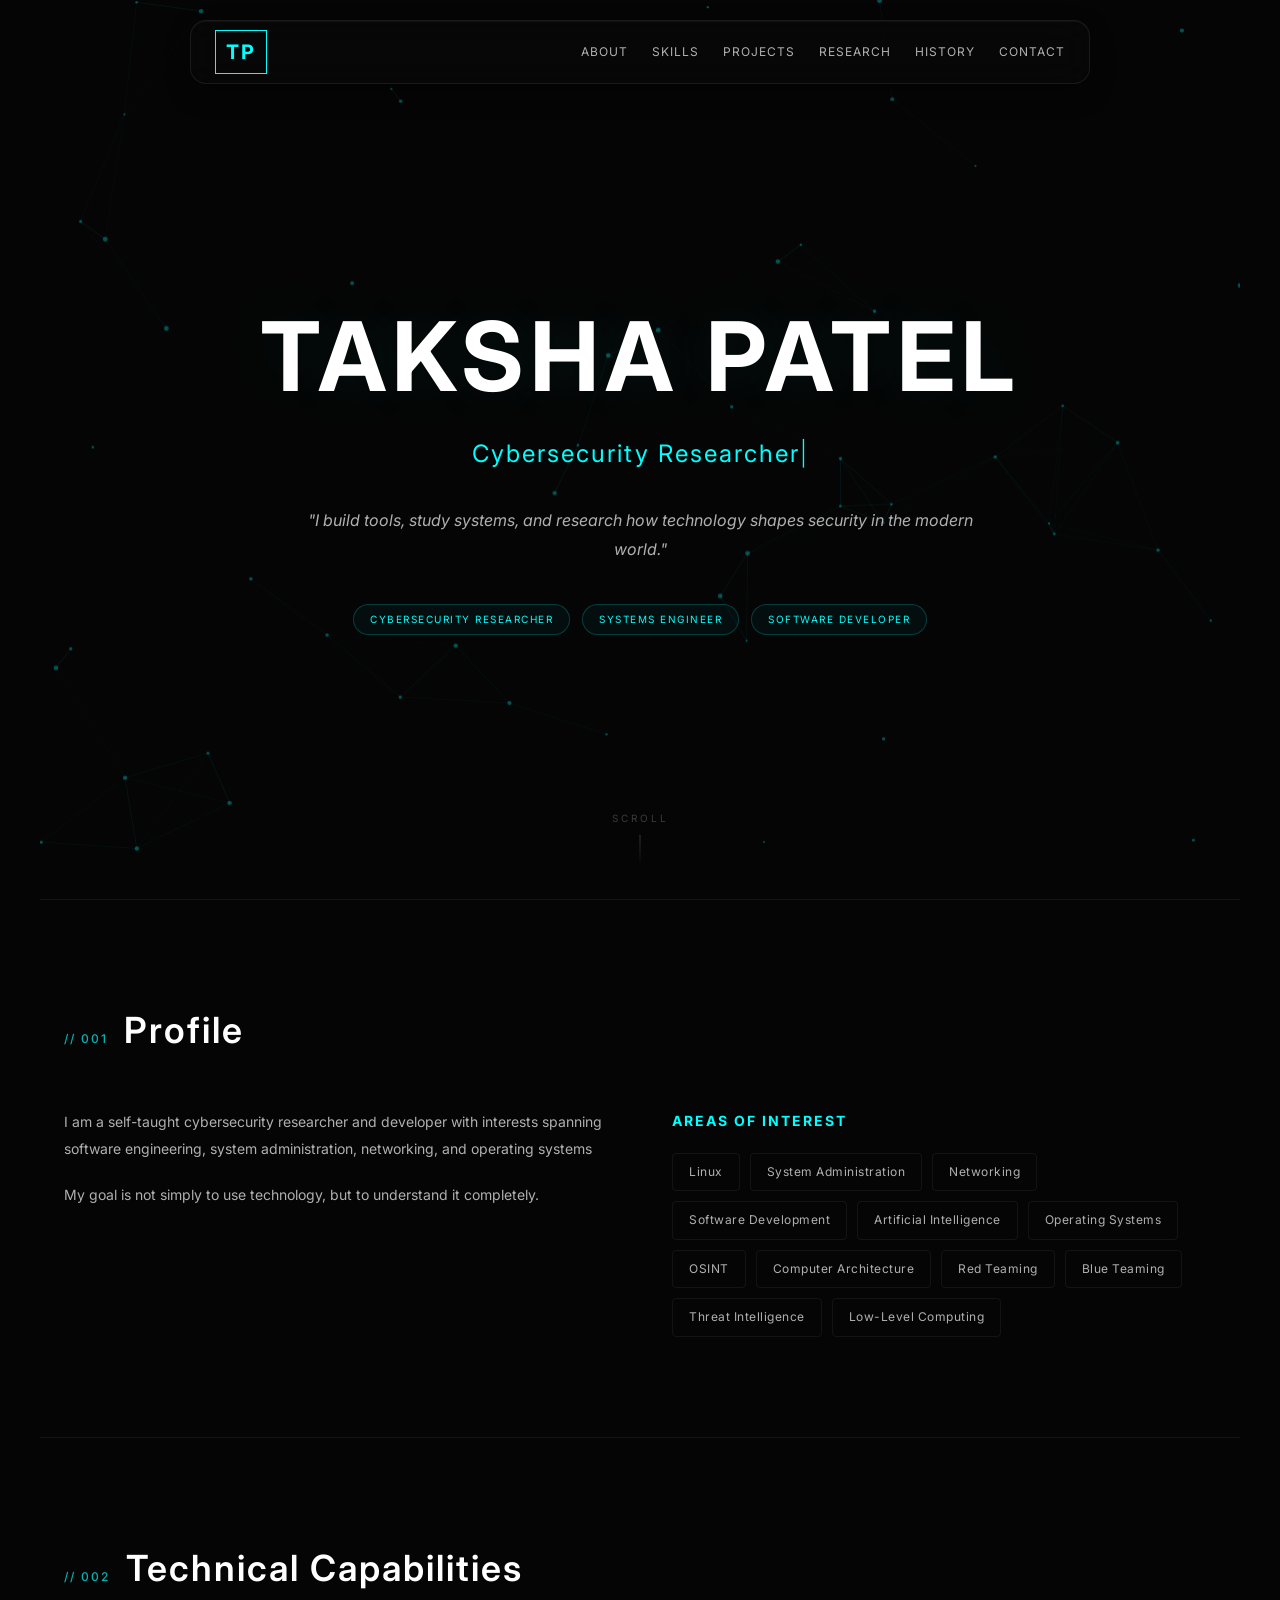
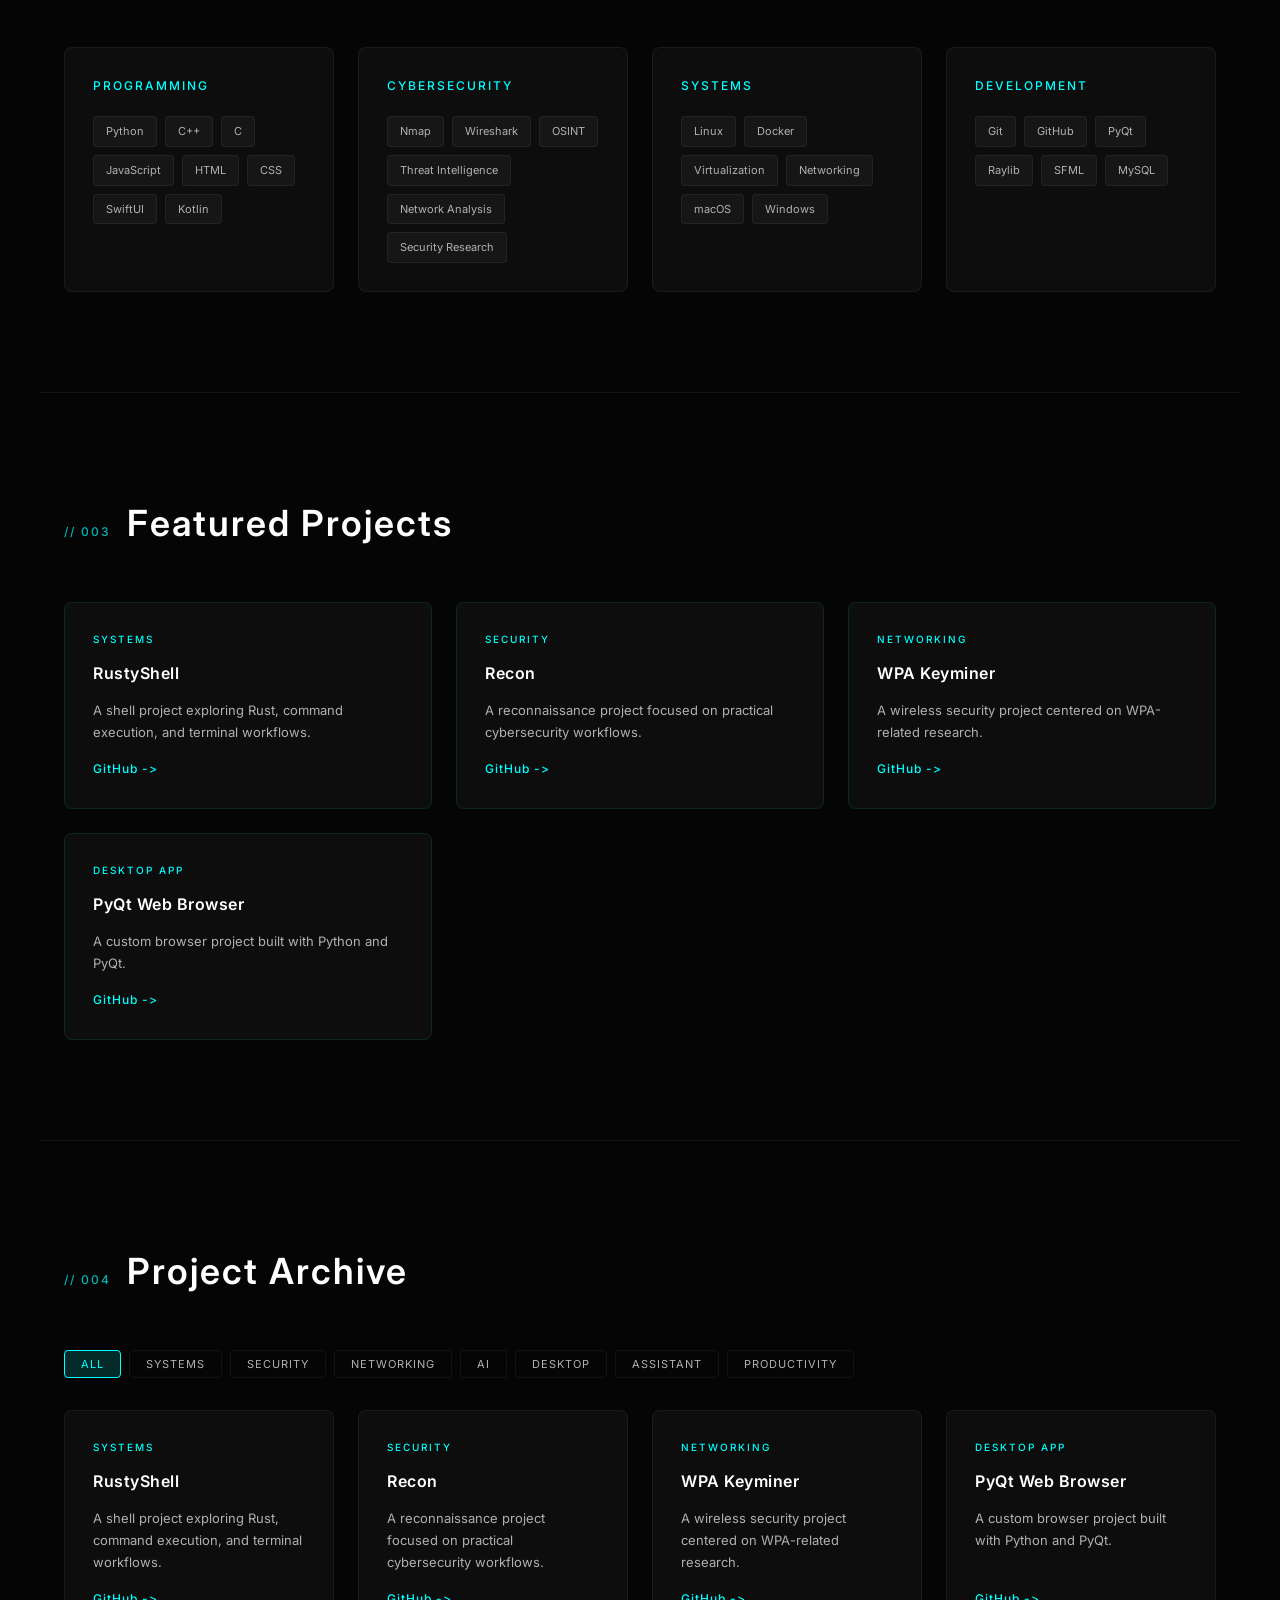
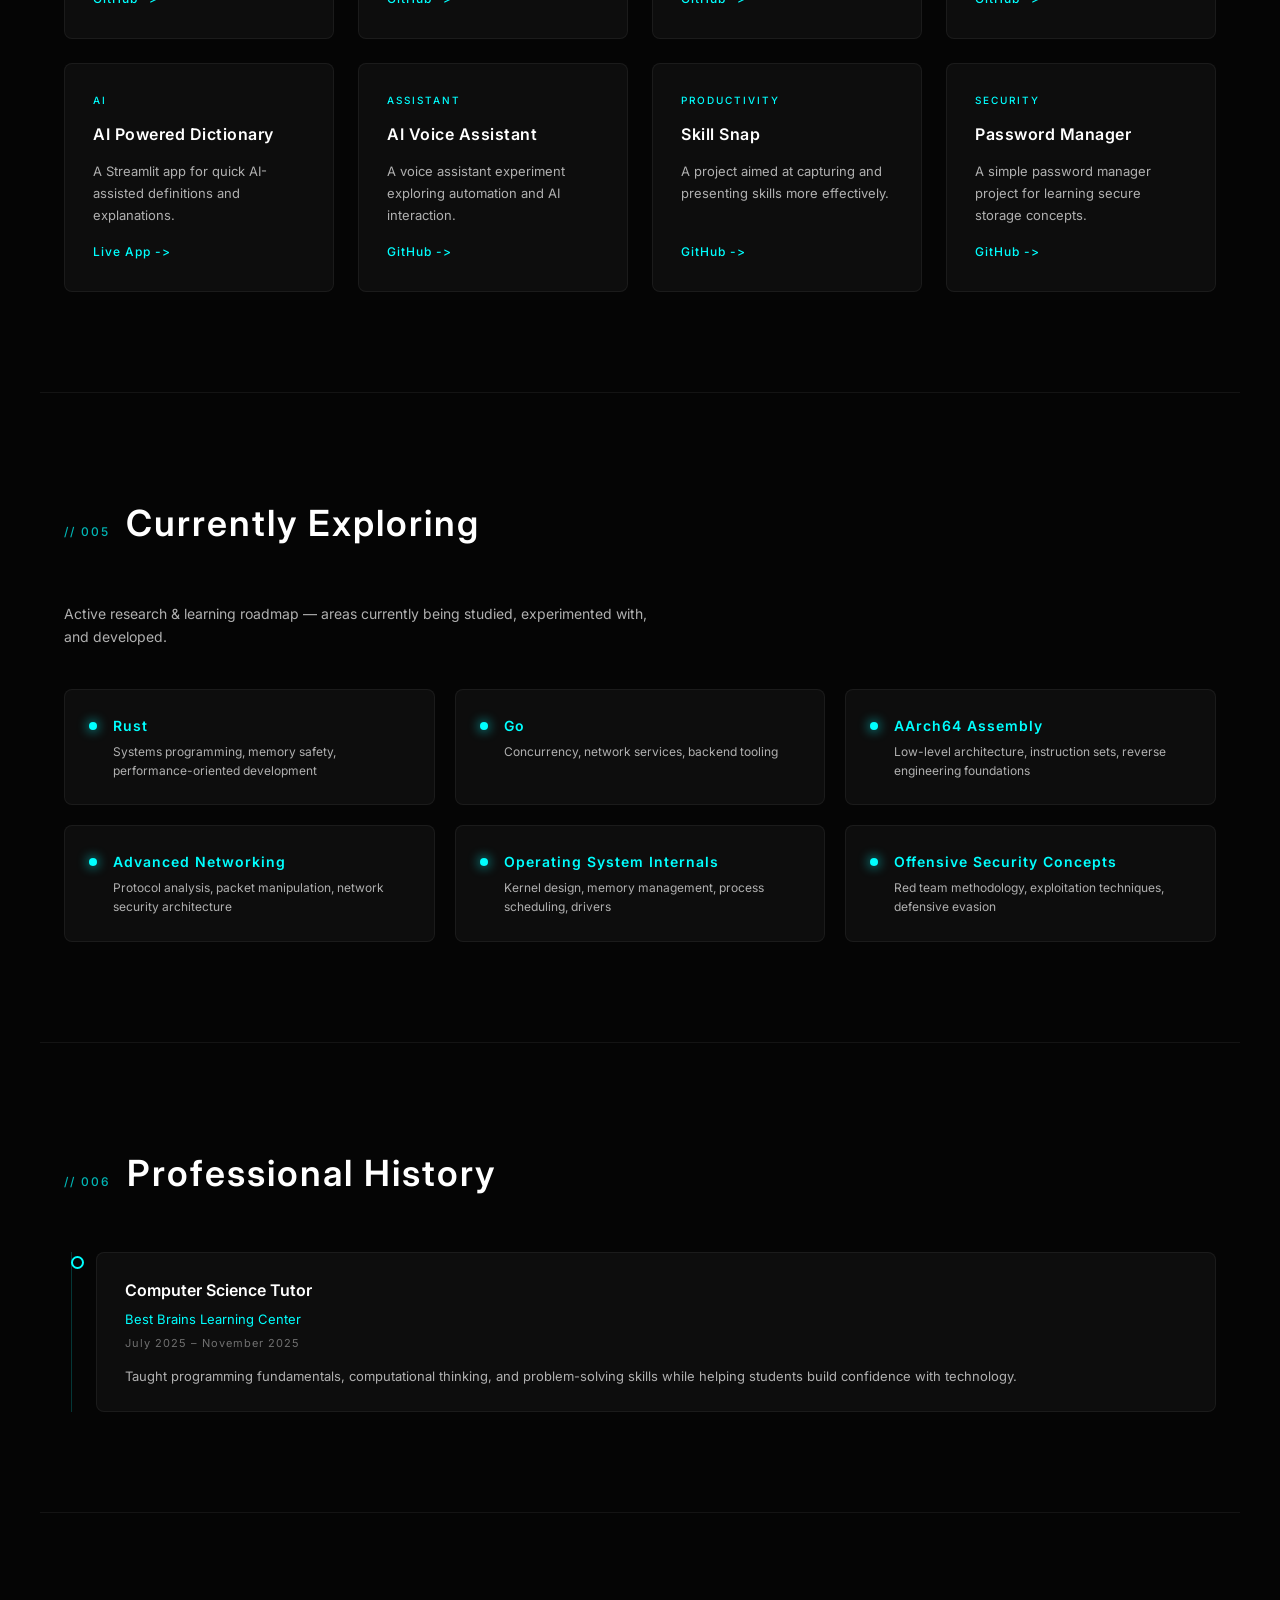
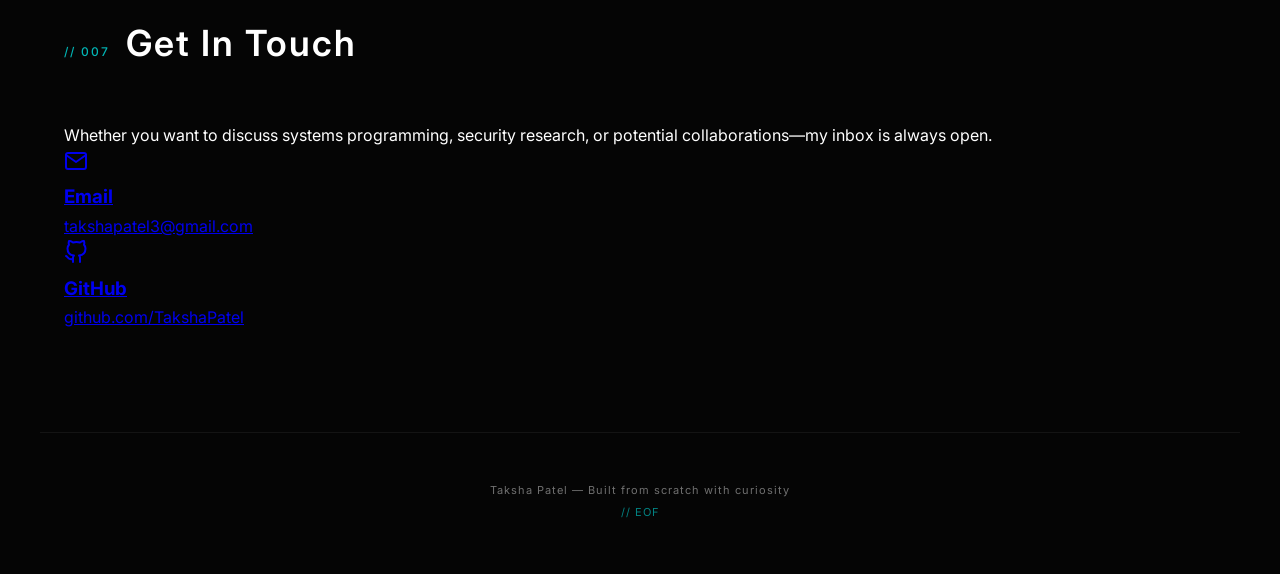
==== index.html @ 833796ab "Add files via upload" ====
<!DOCTYPE html>
<html lang="en">
<head>
  <meta charset="UTF-8">
  <meta name="viewport" content="width=device-width, initial-scale=1.0">
  <meta name="description" content="Taksha Patel — Cybersecurity Researcher, Systems Engineer, Software Developer">
  <title>Taksha Patel</title>
  <link rel="preconnect" href="https://fonts.googleapis.com">
  <link rel="preconnect" href="https://fonts.gstatic.com" crossorigin>
  <link href="https://fonts.googleapis.com/css2?family=Inter:wght@300;400;500;600;700&display=swap" rel="stylesheet">
  <link href="https://fonts.googleapis.com/css2?family=Source+Code+Pro:wght@400;500;600&display=swap" rel="stylesheet">
  <link rel="stylesheet" href="style.css">
</head>
<body>

  <nav>
    <div class="nav-inner">
      <a href="#hero" class="nav-logo">TP</a>
      <div class="nav-links">
        <a href="#about">About</a>
        <a href="#skills">Skills</a>
        <a href="#projects">Projects</a>
        <a href="#exploring">Research</a>
        <a href="#experience">History</a>
        <a href="#contact">Contact</a>
      </div>
      <button class="nav-toggle" aria-label="Menu">&#9776;</button>
    </div>
  </nav>

  <section id="hero">
    <canvas id="network-canvas"></canvas>
    <div class="hero-content">
      <h1 class="hero-name">TAKSHA PATEL</h1>
      <div class="hero-subtitle">
        <span class="hero-typing"></span><span class="cursor-blink">|</span>
      </div>
      <p class="hero-statement">"I build tools, study systems, and research how technology shapes security in the modern world."</p>
      <div class="hero-badges">
        <span class="badge">Cybersecurity Researcher</span>
        <span class="badge">Systems Engineer</span>
        <span class="badge">Software Developer</span>
      </div>
    </div>
    <div class="scroll-indicator">
      <span>SCROLL</span>
      <div class="scroll-line"></div>
    </div>
  </section>

  <section id="about">
    <div class="section-header">
      <span class="section-tag">// 001</span>
      <h2>Profile</h2>
    </div>
    <div class="about-grid">
      <div class="about-text">
        <p>I am a self-taught cybersecurity researcher and developer with interests spanning software engineering, system administration, networking, and operating systems</p>
        <p>My goal is not simply to use technology, but to understand it completely.</p>
      </div>
      <div class="about-interests">
        <h3>Areas of Interest</h3>
        <div class="interests-grid">
          <span class="interest-item">Linux</span>
          <span class="interest-item">System Administration</span>
          <span class="interest-item">Networking</span>
          <span class="interest-item">Software Development</span>
          <span class="interest-item">Artificial Intelligence</span>
          <span class="interest-item">Operating Systems</span>
          <span class="interest-item">OSINT</span>
          <span class="interest-item">Computer Architecture</span>
          <span class="interest-item">Red Teaming</span>
          <span class="interest-item">Blue Teaming</span>
          <span class="interest-item">Threat Intelligence</span>
          <span class="interest-item">Low-Level Computing</span>
        </div>
      </div>
    </div>
  </section>

  <section id="skills">
    <div class="section-header">
      <span class="section-tag">// 002</span>
      <h2>Technical Capabilities</h2>
    </div>
    <div class="skills-grid">
      <div class="skill-category">
        <h3 class="skill-cat-title">Programming</h3>
        <div class="skill-tags">
          <span class="skill-tag">Python</span>
          <span class="skill-tag">C++</span>
          <span class="skill-tag">C</span>
          <span class="skill-tag">JavaScript</span>
          <span class="skill-tag">HTML</span>
          <span class="skill-tag">CSS</span>
          <span class="skill-tag">SwiftUI</span>
          <span class="skill-tag">Kotlin</span>
        </div>
      </div>
      <div class="skill-category">
        <h3 class="skill-cat-title">Cybersecurity</h3>
        <div class="skill-tags">
          <span class="skill-tag">Nmap</span>
          <span class="skill-tag">Wireshark</span>
          <span class="skill-tag">OSINT</span>
          <span class="skill-tag">Threat Intelligence</span>
          <span class="skill-tag">Network Analysis</span>
          <span class="skill-tag">Security Research</span>
        </div>
      </div>
      <div class="skill-category">
        <h3 class="skill-cat-title">Systems</h3>
        <div class="skill-tags">
          <span class="skill-tag">Linux</span>
          <span class="skill-tag">Docker</span>
          <span class="skill-tag">Virtualization</span>
          <span class="skill-tag">Networking</span>
          <span class="skill-tag">macOS</span>
          <span class="skill-tag">Windows</span>
        </div>
      </div>
      <div class="skill-category">
        <h3 class="skill-cat-title">Development</h3>
        <div class="skill-tags">
          <span class="skill-tag">Git</span>
          <span class="skill-tag">GitHub</span>
          <span class="skill-tag">PyQt</span>
          <span class="skill-tag">Raylib</span>
          <span class="skill-tag">SFML</span>
          <span class="skill-tag">MySQL</span>
        </div>
      </div>
    </div>
  </section>

  <section id="featured">
    <div class="section-header">
      <span class="section-tag">// 003</span>
      <h2>Featured Projects</h2>
    </div>
    <div class="featured-grid" id="featured-grid">
    </div>
  </section>

  <section id="projects">
    <div class="section-header">
      <span class="section-tag">// 004</span>
      <h2>Project Archive</h2>
    </div>
    <div class="projects-filter">
      <button class="filter-btn active" data-filter="all">All</button>
      <button class="filter-btn" data-filter="Systems">Systems</button>
      <button class="filter-btn" data-filter="Security">Security</button>
      <button class="filter-btn" data-filter="Networking">Networking</button>
      <button class="filter-btn" data-filter="AI">AI</button>
      <button class="filter-btn" data-filter="Desktop App">Desktop</button>
      <button class="filter-btn" data-filter="Assistant">Assistant</button>
      <button class="filter-btn" data-filter="Productivity">Productivity</button>
    </div>
    <div class="projects-grid" id="projects-grid">
    </div>
  </section>

  <section id="exploring">
    <div class="section-header">
      <span class="section-tag">// 005</span>
      <h2>Currently Exploring</h2>
    </div>
    <p class="exploring-intro">Active research & learning roadmap — areas currently being studied, experimented with, and developed.</p>
    <div class="exploring-grid">
      <div class="exploring-item">
        <div class="exploring-icon"><span class="exploring-dot"></span></div>
        <div class="exploring-content">
          <h3>Rust</h3>
          <p>Systems programming, memory safety, performance-oriented development</p>
        </div>
      </div>
      <div class="exploring-item">
        <div class="exploring-icon"><span class="exploring-dot"></span></div>
        <div class="exploring-content">
          <h3>Go</h3>
          <p>Concurrency, network services, backend tooling</p>
        </div>
      </div>
      <div class="exploring-item">
        <div class="exploring-icon"><span class="exploring-dot"></span></div>
        <div class="exploring-content">
          <h3>AArch64 Assembly</h3>
          <p>Low-level architecture, instruction sets, reverse engineering foundations</p>
        </div>
      </div>
      <div class="exploring-item">
        <div class="exploring-icon"><span class="exploring-dot"></span></div>
        <div class="exploring-content">
          <h3>Advanced Networking</h3>
          <p>Protocol analysis, packet manipulation, network security architecture</p>
        </div>
      </div>
      <div class="exploring-item">
        <div class="exploring-icon"><span class="exploring-dot"></span></div>
        <div class="exploring-content">
          <h3>Operating System Internals</h3>
          <p>Kernel design, memory management, process scheduling, drivers</p>
        </div>
      </div>
      <div class="exploring-item">
        <div class="exploring-icon"><span class="exploring-dot"></span></div>
        <div class="exploring-content">
          <h3>Offensive Security Concepts</h3>
          <p>Red team methodology, exploitation techniques, defensive evasion</p>
        </div>
      </div>
    </div>
  </section>

  <section id="experience">
    <div class="section-header">
      <span class="section-tag">// 006</span>
      <h2>Professional History</h2>
    </div>
    <div class="timeline">
      <div class="timeline-item">
        <div class="timeline-marker"></div>
        <div class="timeline-content">
          <div class="timeline-role">Computer Science Tutor</div>
          <div class="timeline-org">Best Brains Learning Center</div>
          <div class="timeline-date">July 2025 – November 2025</div>
          <p class="timeline-desc">Taught programming fundamentals, computational thinking, and problem-solving skills while helping students build confidence with technology.</p>
        </div>
      </div>
    </div>
  </section>

<section id="contact">
    <div class="section-header">
      <span class="section-tag">// 007</span>
      <h2>Get In Touch</h2>
    </div>
    <div class="contact-container">
      <p class="contact-intro">
        Whether you want to discuss systems programming, security research, or potential collaborations—my inbox is always open.
      </p>
      <div class="contact-links">
        <a href="mailto:takshapatel3@gmail.com" class="contact-card" aria-label="Email Taksha Patel">
          <div class="contact-icon">
            <svg xmlns="http://www.w3.org/2000/svg" width="24" height="24" viewBox="0 0 24 24" fill="none" stroke="currentColor" stroke-width="2" stroke-linecap="round" stroke-linejoin="round"><path d="M4 4h16c1.1 0 2 .9 2 2v12c0 1.1-.9 2-2 2H4c-1.1 0-2-.9-2-2V6c0-1.1.9-2 2-2z"></path><polyline points="22,6 12,13 2,6"></polyline></svg>
          </div>
          <div class="contact-details">
            <h3>Email</h3>
            <p>takshapatel3@gmail.com</p>
          </div>
        </a>

        <a href="https://github.com/TakshaPatel" target="_blank" rel="noopener noreferrer" class="contact-card" aria-label="Taksha Patel's GitHub Profile">
          <div class="contact-icon">
            <svg xmlns="http://www.w3.org/2000/svg" width="24" height="24" viewBox="0 0 24 24" fill="none" stroke="currentColor" stroke-width="2" stroke-linecap="round" stroke-linejoin="round"><path d="M9 19c-5 1.5-5-2.5-7-3m14 6v-3.87a3.37 3.37 0 0 0-.94-2.61c3.14-.35 6.44-1.54 6.44-7A5.44 5.44 0 0 0 20 4.77 5.07 5.07 0 0 0 19.91 1S18.73.65 16 2.48a13.38 13.38 0 0 0-7 0C6.27.65 5.09 1 5.09 1A5.07 5.07 0 0 0 5 4.77a5.44 5.44 0 0 0-1.5 3.78c0 5.42 3.3 6.61 6.44 7A3.37 3.37 0 0 0 9 18.13V22"></path></svg>
          </div>
          <div class="contact-details">
            <h3>GitHub</h3>
            <p>github.com/TakshaPatel</p>
          </div>
        </a>
      </div>
    </div>
  </section>
  <footer>
    <div class="footer-inner">
      <p>Taksha Patel &mdash; Built from scratch with curiosity</p>
      <p class="footer-sig">// EOF</p>
    </div>
  </footer>

  <script src="script.js"></script>
</body>
</html>
---- style.css ----
:root {
  --bg-primary: #050505;
  --bg-secondary: #0A0A0A;
  --bg-tertiary: #101010;
  --bg-card: #0D0D0D;
  --accent-primary: #00FFFF;
  --accent-secondary: #00D4FF;
  --accent-dim: rgba(0, 255, 255, 0.15);
  --text-primary: #FFFFFF;
  --text-secondary: #B0B0B0;
  --text-muted: #707070;
  --border-color: rgba(255, 255, 255, 0.06);
  --border-accent: rgba(0, 255, 255, 0.2);
  --glow: rgba(0, 255, 255, 0.08);
  --radius: 8px;
  --font: 'Inter', -apple-system, BlinkMacSystemFont, 'Segoe UI', sans-serif;
  --font-mono: 'Source Code Pro', 'Courier New', monospace;
  --nav-height: 64px;
  --transition: 0.3s cubic-bezier(0.4, 0, 0.2, 1);
}

*, *::before, *::after {
  margin: 0;
  padding: 0;
  box-sizing: border-box;
}

html {
  scroll-behavior: smooth;
  scroll-padding-top: var(--nav-height);
}

body {
  font-family: var(--font);
  background: var(--bg-primary);
  color: var(--text-primary);
  line-height: 1.7;
  font-size: 16px;
  -webkit-font-smoothing: antialiased;
  -moz-osx-font-smoothing: grayscale;
}

::selection {
  background: var(--accent-primary);
  color: var(--bg-primary);
}

::-webkit-scrollbar {
  width: 6px;
}
::-webkit-scrollbar-track {
  background: var(--bg-primary);
}
::-webkit-scrollbar-thumb {
  background: var(--text-muted);
  border-radius: 3px;
}
::-webkit-scrollbar-thumb:hover {
  background: var(--accent-primary);
}

/* Navigation */
/* Navigation */
nav {
  position: fixed;
  top: 20px;                     /* Detaches navbar from the top edge */
  left: 50%;                     /* Standard pairing for centering fixed elements */
  transform: translateX(-50%);   /* Offsets the left alignment to perfectly center it */
  width: calc(100% - 40px);      /* Gives breathing room on the left/right sides */
  max-width: 900px;              /* Keeps the navbar compact and clean on wide monitors */
  height: var(--nav-height);
  
  /* Glassmorphic Properties */
  background: rgba(10, 10, 10, 0.4); 
  backdrop-filter: blur(16px) saturate(180%);
  -webkit-backdrop-filter: blur(16px) saturate(180%);
  border: 1px solid rgba(255, 255, 255, 0.08);
  border-radius: 16px;           /* Gives the pill/card layout rounded edges */
  
  /* Subtle illumination shadow to enhance depth */
  box-shadow: 0 10px 30px -10px rgba(0, 0, 0, 0.7),
              0 1px 1px 0 rgba(255, 255, 255, 0.05) inset;
  z-index: 1000;
  transition: var(--transition);
}

.nav-inner {
  width: 100%;
  max-width: 100%;               /* Overrides the older 1200px limit since 'nav' defines max-width */
  padding: 0 24px;
  height: 100%;
  display: flex;
  align-items: center;
  justify-content: space-between;
}

.nav-logo {
  font-size: 20px;
  font-weight: 700;
  color: var(--accent-primary);
  text-decoration: none;
  letter-spacing: 2px;
  border: 1px solid var(--accent-primary);
  padding: 4px 10px;
  transition: var(--transition);
}

.nav-logo:hover {
  background: var(--accent-dim);
}

.nav-links {
  display: flex;
  gap: 24px;
}

.nav-links a {
  color: var(--text-secondary);
  text-decoration: none;
  font-size: 12px;
  letter-spacing: 1px;
  text-transform: uppercase;
  transition: var(--transition);
  position: relative;
}

.nav-links a::after {
  content: '';
  position: absolute;
  bottom: -4px;
  left: 0;
  width: 0;
  height: 1px;
  background: var(--accent-primary);
  transition: var(--transition);
}

.nav-links a:hover {
  color: var(--accent-primary);
}

.nav-links a:hover::after {
  width: 100%;
}

.nav-toggle {
  display: none;
  background: none;
  border: 1px solid var(--border-color);
  color: var(--text-primary);
  font-size: 20px;
  cursor: pointer;
  padding: 4px 12px;
  border-radius: 4px;
}

/* Hero */
#hero {
  min-height: 100vh;
  display: flex;
  align-items: center;
  justify-content: center;
  position: relative;
  overflow: hidden;
  padding: 120px 24px 80px;
}

#network-canvas {
  position: absolute;
  top: 0;
  left: 0;
  width: 100%;
  height: 100%;
  z-index: 0;
}

.hero-content {
  position: relative;
  z-index: 1;
  text-align: center;
  max-width: 900px;
}

.hero-name {
  font-size: clamp(48px, 10vw, 96px);
  font-weight: 700;
  letter-spacing: 6px;
  color: var(--text-primary);
  line-height: 1.1;
  margin-bottom: 24px;
  text-shadow: 0 0 60px var(--glow);
}

.hero-subtitle {
  font-size: clamp(16px, 3vw, 24px);
  color: var(--accent-primary);
  min-height: 40px;
  margin-bottom: 32px;
  letter-spacing: 2px;
}

.hero-typing {
  display: inline;
}

.cursor-blink {
  animation: blink 1s step-end infinite;
  color: var(--accent-primary);
  font-weight: 300;
}

@keyframes blink {
  50% { opacity: 0; }
}

.hero-statement {
  font-size: clamp(13px, 1.5vw, 16px);
  color: var(--text-secondary);
  max-width: 700px;
  margin: 0 auto 40px;
  line-height: 1.8;
  font-style: italic;
}

.hero-badges {
  display: flex;
  flex-wrap: wrap;
  gap: 12px;
  justify-content: center;
}

.badge {
  font-size: 10px;
  padding: 6px 16px;
  border: 1px solid var(--border-accent);
  border-radius: 20px;
  color: var(--accent-primary);
  letter-spacing: 1.5px;
  text-transform: uppercase;
  background: rgba(0, 255, 255, 0.04);
}

.scroll-indicator {
  position: absolute;
  bottom: 32px;
  left: 50%;
  transform: translateX(-50%);
  display: flex;
  flex-direction: column;
  align-items: center;
  gap: 8px;
  color: var(--text-muted);
  font-size: 10px;
  letter-spacing: 3px;
  opacity: 0.5;
}

.scroll-line {
  width: 1px;
  height: 32px;
  background: linear-gradient(to bottom, var(--text-muted), transparent);
  animation: scrollPulse 2s ease-in-out infinite;
}

@keyframes scrollPulse {
  0%, 100% { opacity: 0.3; }
  50% { opacity: 1; }
}

/* Sections */
section {
  padding: 100px 24px;
  max-width: 1200px;
  margin: 0 auto;
  border-bottom: 1px solid var(--border-color);
}

.section-header {
  display: flex;
  align-items: baseline;
  gap: 16px;
  margin-bottom: 48px;
}

.section-tag {
  font-size: 12px;
  color: var(--accent-primary);
  letter-spacing: 2px;
  font-weight: 500;
  opacity: 0.7;
}

.section-header h2 {
  font-size: clamp(24px, 4vw, 36px);
  font-weight: 600;
  color: var(--text-primary);
  letter-spacing: 2px;
}

/* About */
.about-grid {
  display: grid;
  grid-template-columns: 1fr 1fr;
  gap: 64px;
  align-items: start;
}

.about-text p {
  color: var(--text-secondary);
  margin-bottom: 20px;
  font-size: 14px;
  line-height: 1.9;
}

.about-ethos {
  color: var(--accent-primary) !important;
  font-weight: 500;
  font-style: italic;
  border-left: 2px solid var(--accent-primary);
  padding-left: 16px;
}

.about-interests h3 {
  font-size: 14px;
  color: var(--accent-primary);
  letter-spacing: 2px;
  margin-bottom: 20px;
  text-transform: uppercase;
}

.interests-grid {
  display: flex;
  flex-wrap: wrap;
  gap: 10px;
}

.interest-item {
  font-size: 12px;
  padding: 8px 16px;
  border: 1px solid var(--border-color);
  border-radius: 4px;
  color: var(--text-secondary);
  transition: var(--transition);
  cursor: default;
  letter-spacing: 0.5px;
}

.interest-item:hover {
  border-color: var(--accent-primary);
  color: var(--accent-primary);
  background: var(--accent-dim);
}

/* Skills */
.skills-grid {
  display: grid;
  grid-template-columns: repeat(auto-fit, minmax(240px, 1fr));
  gap: 24px;
}

.skill-category {
  background: var(--bg-card);
  border: 1px solid var(--border-color);
  border-radius: var(--radius);
  padding: 28px;
  transition: var(--transition);
}

.skill-category:hover {
  border-color: var(--border-accent);
  transform: translateY(-2px);
  box-shadow: 0 8px 32px rgba(0, 255, 255, 0.04);
}

.skill-cat-title {
  font-size: 12px;
  color: var(--accent-primary);
  letter-spacing: 2px;
  text-transform: uppercase;
  margin-bottom: 20px;
  font-weight: 500;
}

.skill-tags {
  display: flex;
  flex-wrap: wrap;
  gap: 8px;
}

.skill-tag {
  font-size: 11px;
  padding: 5px 12px;
  background: rgba(255, 255, 255, 0.04);
  border: 1px solid rgba(255, 255, 255, 0.06);
  border-radius: 4px;
  color: var(--text-secondary);
  transition: var(--transition);
}

.skill-tag:hover {
  background: var(--accent-dim);
  border-color: var(--border-accent);
  color: var(--accent-primary);
}

/* Featured & Projects */
.featured-grid, .projects-grid {
  display: grid;
  gap: 24px;
}

.featured-grid {
  grid-template-columns: repeat(auto-fit, minmax(280px, 1fr));
}

.projects-grid {
  grid-template-columns: repeat(auto-fill, minmax(260px, 1fr));
}

.project-card {
  background: var(--bg-card);
  border: 1px solid var(--border-color);
  border-radius: var(--radius);
  padding: 28px;
  transition: var(--transition);
  display: flex;
  flex-direction: column;
  position: relative;
  overflow: hidden;
}

.project-card::before {
  content: '';
  position: absolute;
  top: 0;
  left: 0;
  right: 0;
  height: 2px;
  background: linear-gradient(90deg, transparent, var(--accent-primary), transparent);
  opacity: 0;
  transition: var(--transition);
}

.project-card:hover {
  border-color: var(--border-accent);
  transform: translateY(-4px);
  box-shadow: 0 12px 48px rgba(0, 255, 255, 0.06);
}

.project-card:hover::before {
  opacity: 1;
}

.project-card.featured {
  border-color: rgba(0, 255, 255, 0.1);
}

.project-kicker {
  font-size: 10px;
  color: var(--accent-primary);
  letter-spacing: 2px;
  text-transform: uppercase;
  margin-bottom: 12px;
  font-weight: 500;
}

.project-card h3 {
  font-size: 16px;
  font-weight: 600;
  color: var(--text-primary);
  margin-bottom: 12px;
  letter-spacing: 0.5px;
}

.project-card p {
  font-size: 13px;
  color: var(--text-secondary);
  line-height: 1.7;
  flex: 1;
  margin-bottom: 16px;
}

.project-link {
  font-size: 12px;
  color: var(--accent-primary);
  text-decoration: none;
  letter-spacing: 1px;
  display: inline-flex;
  align-items: center;
  gap: 6px;
  transition: var(--transition);
  font-weight: 500;
}

.project-link:hover {
  gap: 12px;
}

/* Projects Filter */
.projects-filter {
  display: flex;
  flex-wrap: wrap;
  gap: 8px;
  margin-bottom: 32px;
}

.filter-btn {
  font-family: var(--font);
  font-size: 11px;
  padding: 6px 16px;
  background: transparent;
  border: 1px solid var(--border-color);
  border-radius: 4px;
  color: var(--text-secondary);
  cursor: pointer;
  transition: var(--transition);
  letter-spacing: 1px;
  text-transform: uppercase;
}

.filter-btn:hover {
  border-color: var(--border-accent);
  color: var(--accent-primary);
}

.filter-btn.active {
  background: var(--accent-dim);
  border-color: var(--accent-primary);
  color: var(--accent-primary);
}

/* Exploring */
.exploring-intro {
  color: var(--text-secondary);
  margin-bottom: 40px;
  font-size: 14px;
  max-width: 600px;
}

.exploring-grid {
  display: grid;
  grid-template-columns: repeat(auto-fit, minmax(300px, 1fr));
  gap: 20px;
}

.exploring-item {
  display: flex;
  gap: 16px;
  padding: 24px;
  background: var(--bg-card);
  border: 1px solid var(--border-color);
  border-radius: var(--radius);
  transition: var(--transition);
}

.exploring-item:hover {
  border-color: var(--border-accent);
  transform: translateX(4px);
}

.exploring-icon {
  display: flex;
  align-items: flex-start;
  padding-top: 2px;
}

.exploring-dot {
  display: block;
  width: 8px;
  height: 8px;
  border-radius: 50%;
  background: var(--accent-primary);
  margin-top: 6px;
  box-shadow: 0 0 12px var(--accent-primary);
  animation: pulse-dot 2s ease-in-out infinite;
}

@keyframes pulse-dot {
  0%, 100% { opacity: 1; transform: scale(1); }
  50% { opacity: 0.5; transform: scale(0.8); }
}

.exploring-content h3 {
  font-size: 14px;
  color: var(--accent-primary);
  font-weight: 600;
  margin-bottom: 4px;
  letter-spacing: 1px;
}

.exploring-content p {
  font-size: 12px;
  color: var(--text-secondary);
  line-height: 1.6;
}

/* Experience / Timeline */
.timeline {
  position: relative;
  padding-left: 32px;
}

.timeline::before {
  content: '';
  position: absolute;
  left: 7px;
  top: 0;
  bottom: 0;
  width: 1px;
  background: var(--border-accent);
}

.timeline-item {
  position: relative;
  padding-bottom: 48px;
}

.timeline-item:last-child {
  padding-bottom: 0;
}

.timeline-marker {
  position: absolute;
  left: -25px;
  top: 4px;
  width: 13px;
  height: 13px;
  border-radius: 50%;
  border: 2px solid var(--accent-primary);
  background: var(--bg-primary);
}

.timeline-content {
  background: var(--bg-card);
  border: 1px solid var(--border-color);
  border-radius: var(--radius);
  padding: 24px 28px;
  transition: var(--transition);
}

.timeline-content:hover {
  border-color: var(--border-accent);
  transform: translateX(4px);
}

.timeline-role {
  font-size: 16px;
  font-weight: 600;
  color: var(--text-primary);
  margin-bottom: 4px;
}

.timeline-org {
  font-size: 13px;
  color: var(--accent-primary);
  margin-bottom: 4px;
}

.timeline-date {
  font-size: 11px;
  color: var(--text-muted);
  margin-bottom: 12px;
  letter-spacing: 1px;
}

.timeline-desc {
  font-size: 13px;
  color: var(--text-secondary);
  line-height: 1.7;
}

/* GitHub Dashboard */
/* Contact Terminal */
.contact-terminal {
  background: var(--bg-tertiary);
  border: 1px solid var(--border-color);
  border-radius: var(--radius);
  overflow: hidden;
  max-width: 700px;
  margin: 0 auto;
}

.terminal-header {
  display: flex;
  align-items: center;
  gap: 8px;
  padding: 12px 16px;
  background: rgba(255, 255, 255, 0.03);
  border-bottom: 1px solid var(--border-color);
}

.terminal-dot {
  width: 10px;
  height: 10px;
  border-radius: 50%;
}
.terminal-dot.red { background: #FF5F57; }
.terminal-dot.yellow { background: #FFBD2E; }
.terminal-dot.green { background: #28C840; }

.terminal-title {
  font-size: 11px;
  color: var(--text-muted);
  margin-left: 8px;
  letter-spacing: 1px;
}

.terminal-body {
  padding: 20px 20px 8px;
  min-height: 80px;
}

.terminal-line {
  font-size: 13px;
  color: var(--text-secondary);
  margin-bottom: 8px;
  line-height: 1.6;
}

.terminal-prompt {
  color: var(--accent-primary);
  font-weight: 600;
}

.terminal-cmd {
  color: var(--accent-primary);
  cursor: pointer;
  text-decoration: underline;
  text-decoration-style: dotted;
  transition: var(--transition);
}

.terminal-cmd:hover {
  color: var(--text-primary);
}

.terminal-output {
  margin-top: 8px;
}

.terminal-output-line {
  font-size: 13px;
  color: var(--accent-primary);
  margin-bottom: 4px;
  overflow: hidden;
  white-space: pre-wrap;
}

.terminal-input-line {
  display: flex;
  align-items: center;
  gap: 8px;
  padding: 8px 20px 16px;
}

.terminal-input {
  flex: 1;
  background: transparent;
  border: none;
  outline: none;
  color: var(--text-primary);
  font-family: var(--font-mono);
  font-size: 13px;
  caret-color: var(--accent-primary);
}

.terminal-input::placeholder {
  color: var(--text-muted);
  font-size: 12px;
}

.terminal-actions {
  display: flex;
  gap: 8px;
  padding: 0 20px 20px;
  flex-wrap: wrap;
}

.term-btn {
  font-family: var(--font-mono);
  font-size: 11px;
  padding: 6px 16px;
  background: transparent;
  border: 1px solid var(--border-color);
  border-radius: 4px;
  color: var(--text-secondary);
  cursor: pointer;
  transition: var(--transition);
  letter-spacing: 1px;
  text-transform: uppercase;
}

.term-btn:hover {
  border-color: var(--accent-primary);
  color: var(--accent-primary);
  background: var(--accent-dim);
}

/* Footer */
footer {
  text-align: center;
  padding: 48px 24px;
}

.footer-inner {
  max-width: 1200px;
  margin: 0 auto;
}

footer p {
  font-size: 11px;
  color: var(--text-muted);
  letter-spacing: 1px;
  margin-bottom: 4px;
}

.footer-sig {
  color: var(--accent-primary) !important;
  opacity: 0.5;
}

/* Scroll Reveal */
.reveal {
  opacity: 0;
  transform: translateY(30px);
  transition: opacity 0.8s ease, transform 0.8s ease;
}

.reveal.visible {
  opacity: 1;
  transform: translateY(0);
}

/* Responsive */
@media (max-width: 768px) {
  .nav-links {
    display: none;
    position: absolute;
    top: var(--nav-height);
    left: 0;
    right: 0;
    background: rgba(5, 5, 5, 0.98);
    flex-direction: column;
    padding: 20px 24px;
    border-bottom: 1px solid var(--border-color);
  }
  .nav-links.open {
    display: flex;
  }
  .nav-toggle {
    display: block;
  }
  .about-grid {
    grid-template-columns: 1fr;
    gap: 32px;
  }
  .hero-name {
    letter-spacing: 4px;
  }
  section {
    padding: 64px 16px;
  }
  .section-header {
    flex-direction: column;
    gap: 8px;
    margin-bottom: 32px;
  }
}

@media (max-width: 480px) {
  .hero-badges {
    flex-direction: column;
    align-items: center;
  }
  .hero-name {
    letter-spacing: 2px;
    font-size: 36px;
  }
}
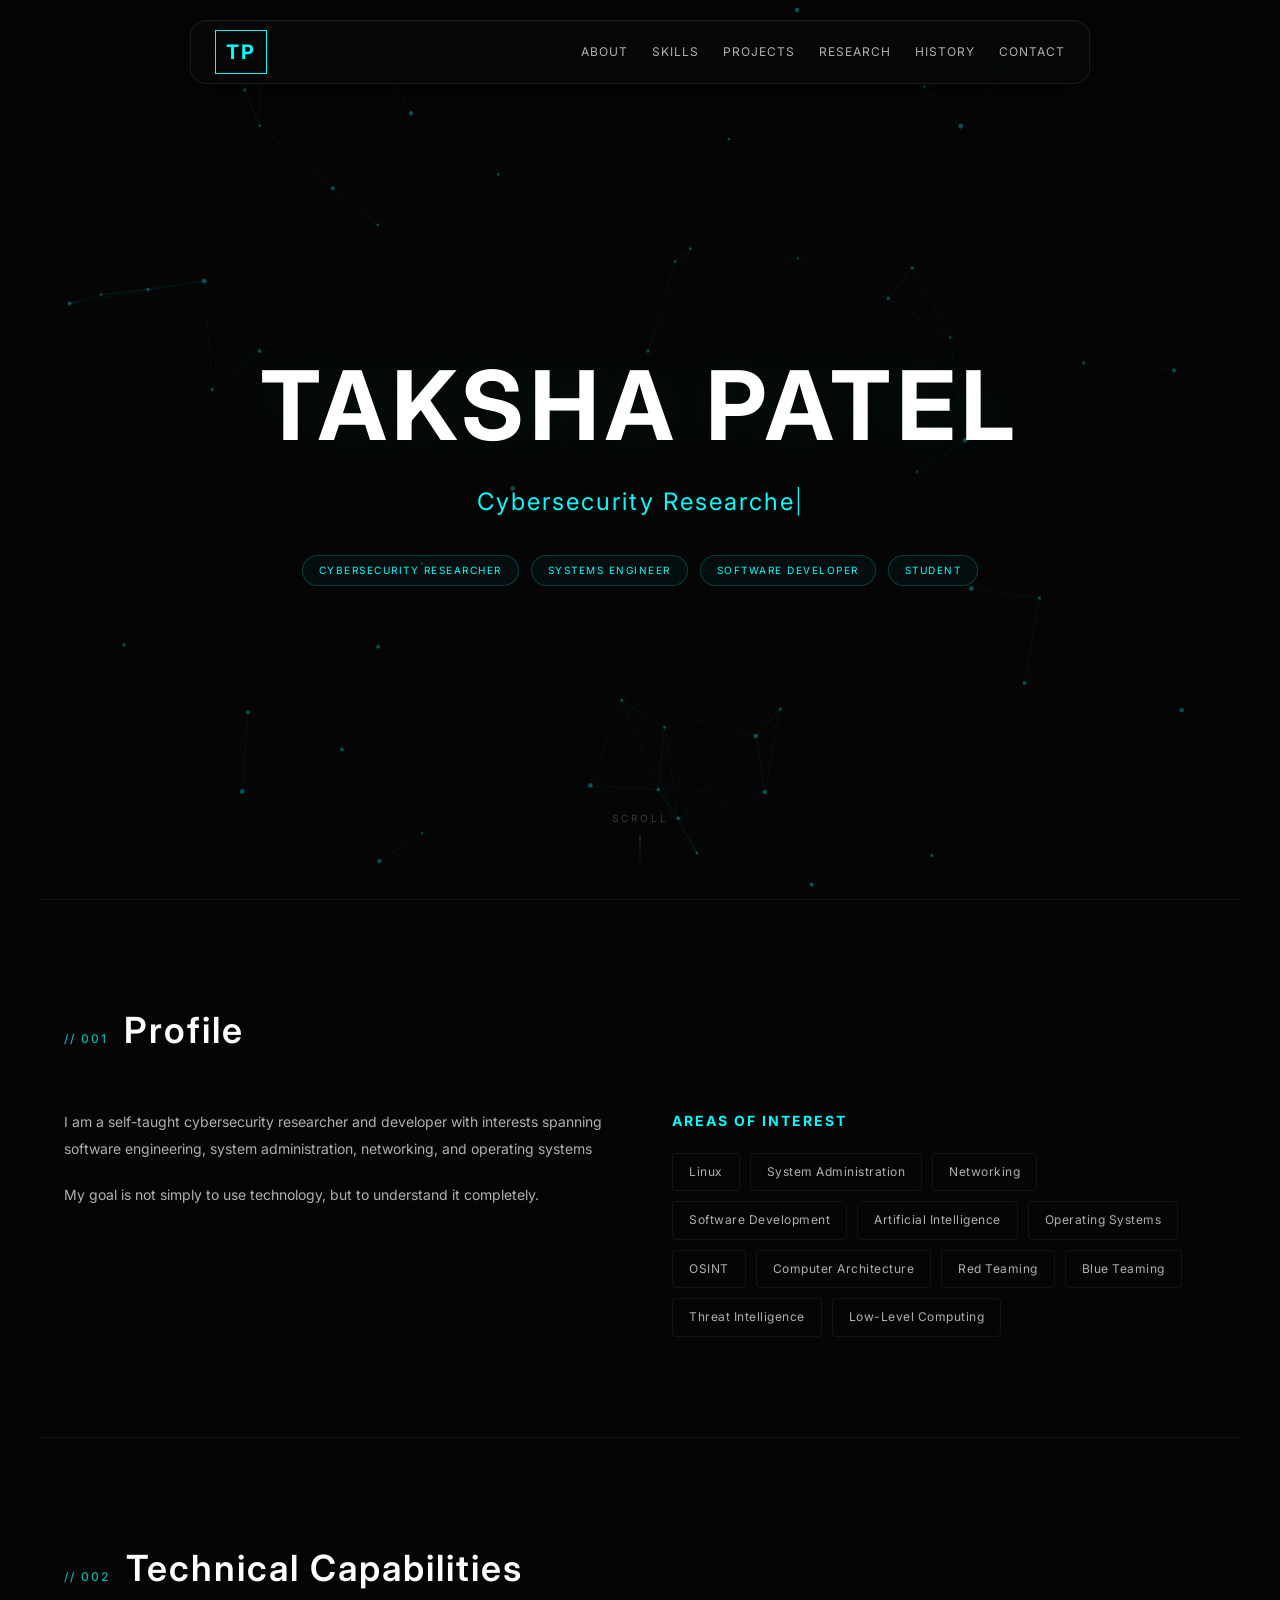
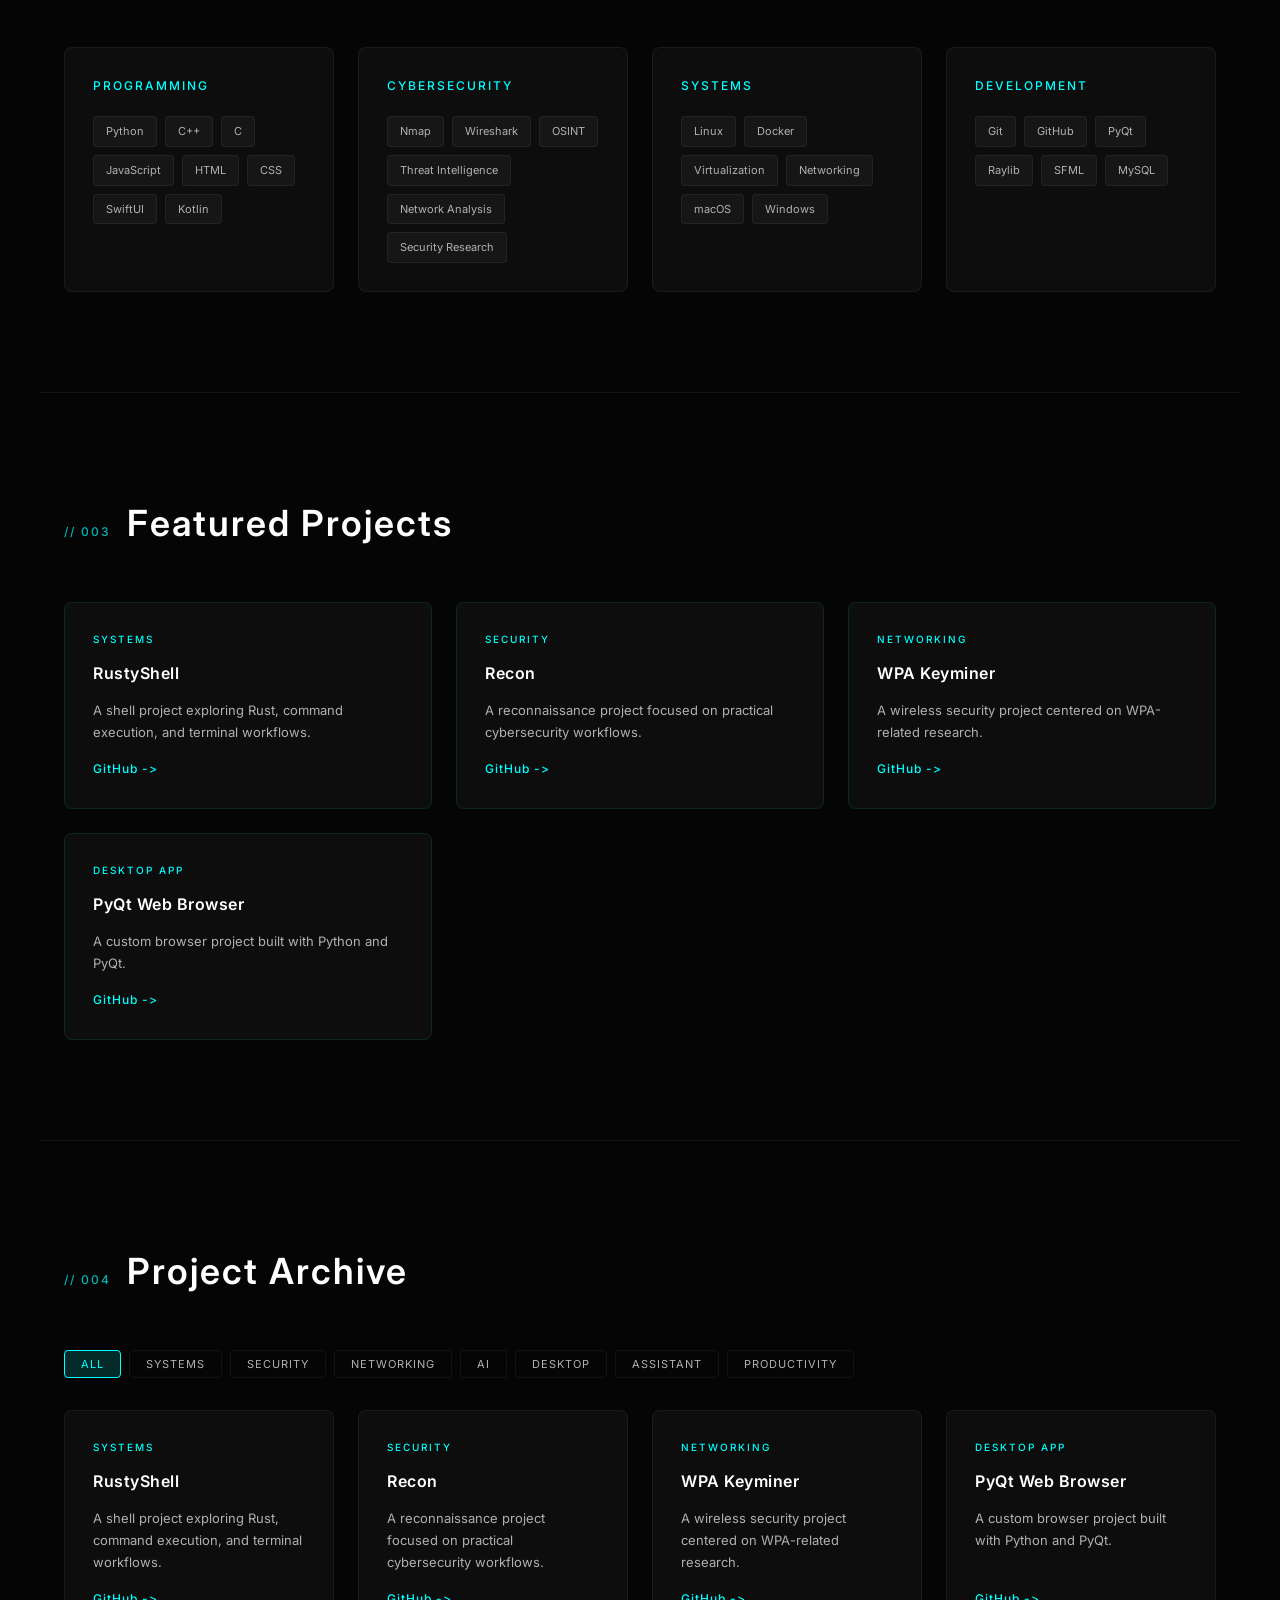
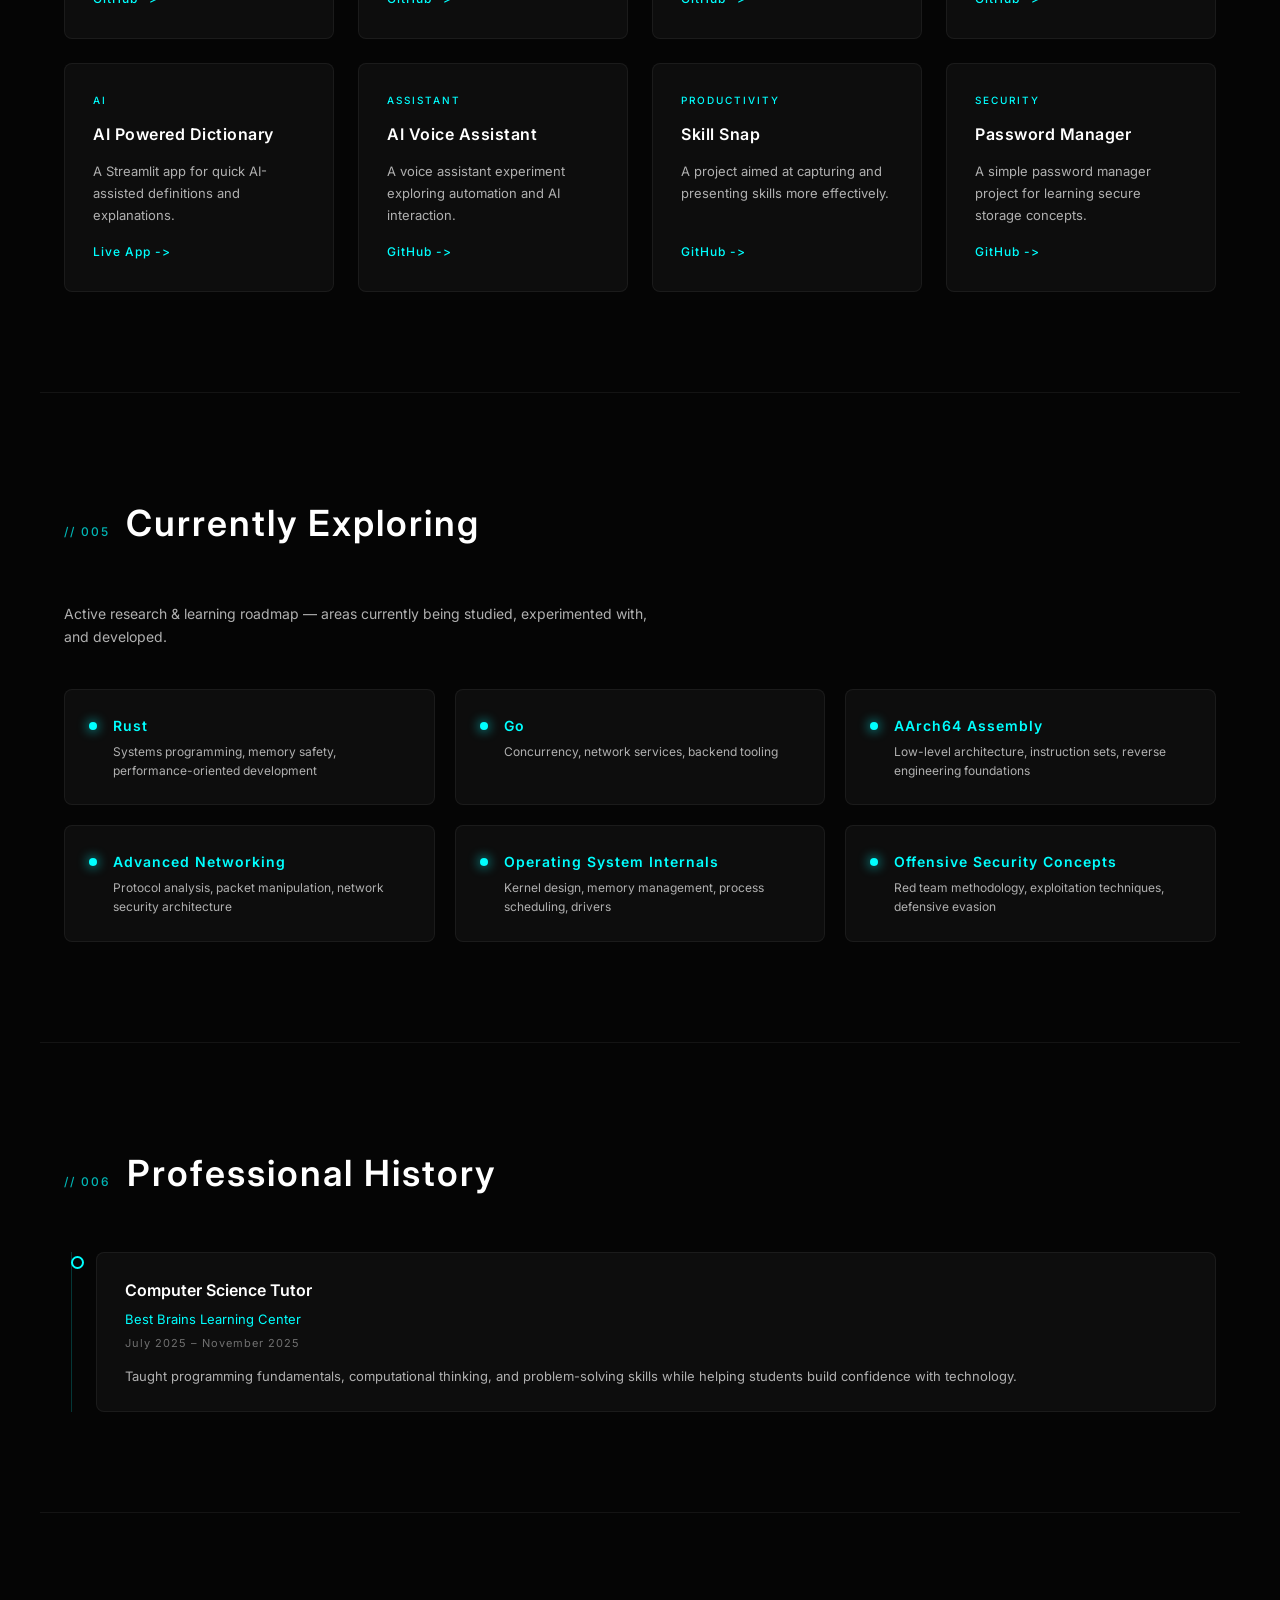
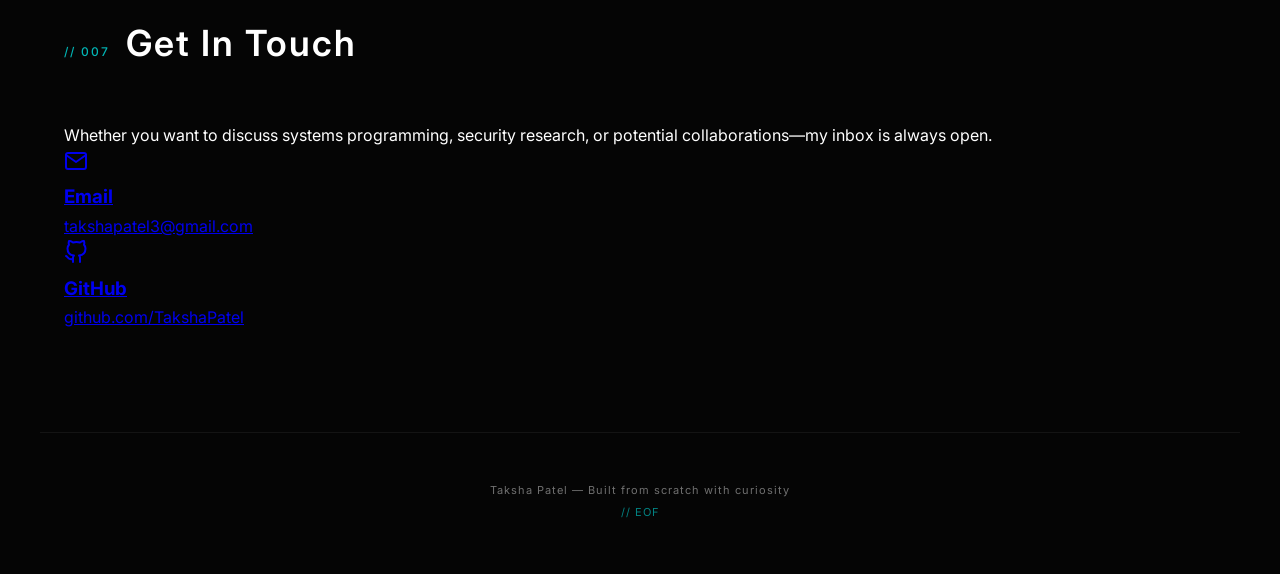
==== commit 29b2a960: "Update hero section with new badge and remove statement Removed the hero statement paragraph and add" ====
--- a/index.html
+++ b/index.html
@@ -35,11 +35,11 @@
       <div class="hero-subtitle">
         <span class="hero-typing"></span><span class="cursor-blink">|</span>
       </div>
-      <p class="hero-statement">"I build tools, study systems, and research how technology shapes security in the modern world."</p>
       <div class="hero-badges">
         <span class="badge">Cybersecurity Researcher</span>
         <span class="badge">Systems Engineer</span>
         <span class="badge">Software Developer</span>
+        <span class="badge">Student</span>
       </div>
     </div>
     <div class="scroll-indicator">
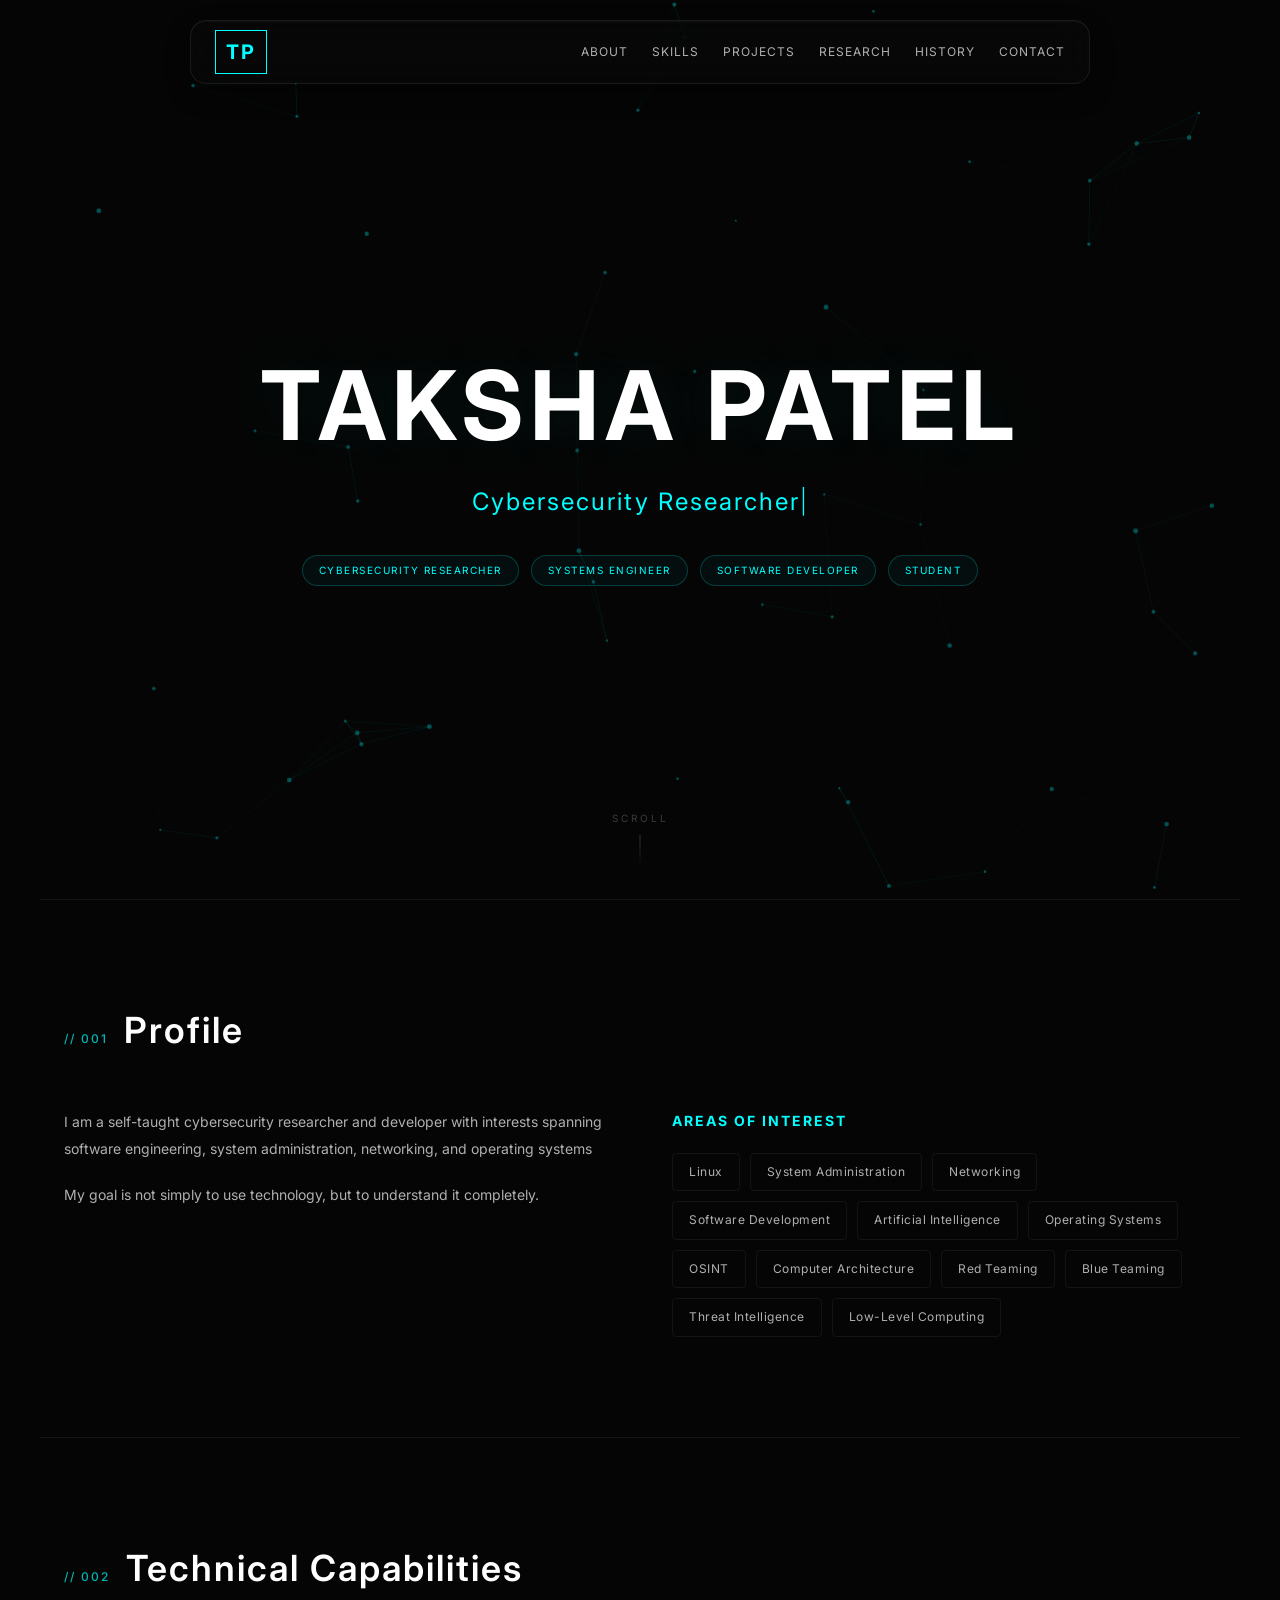
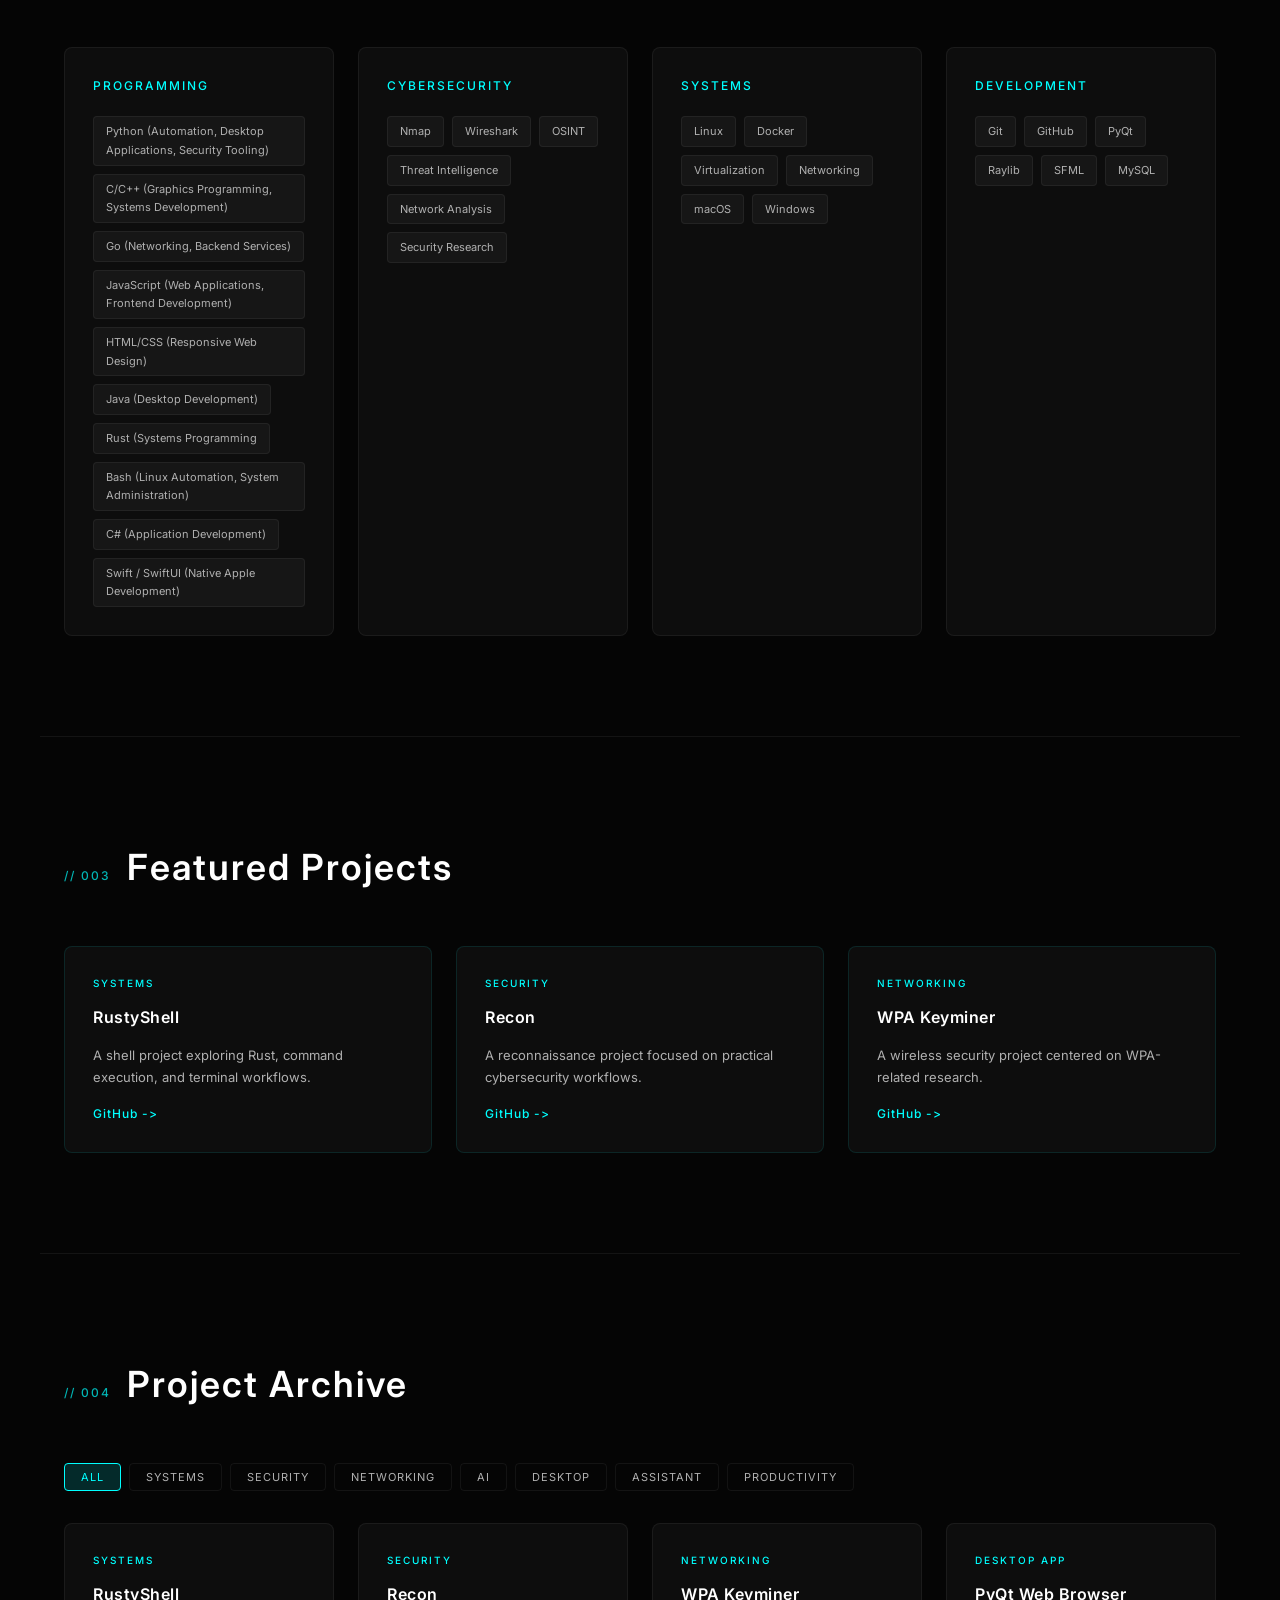
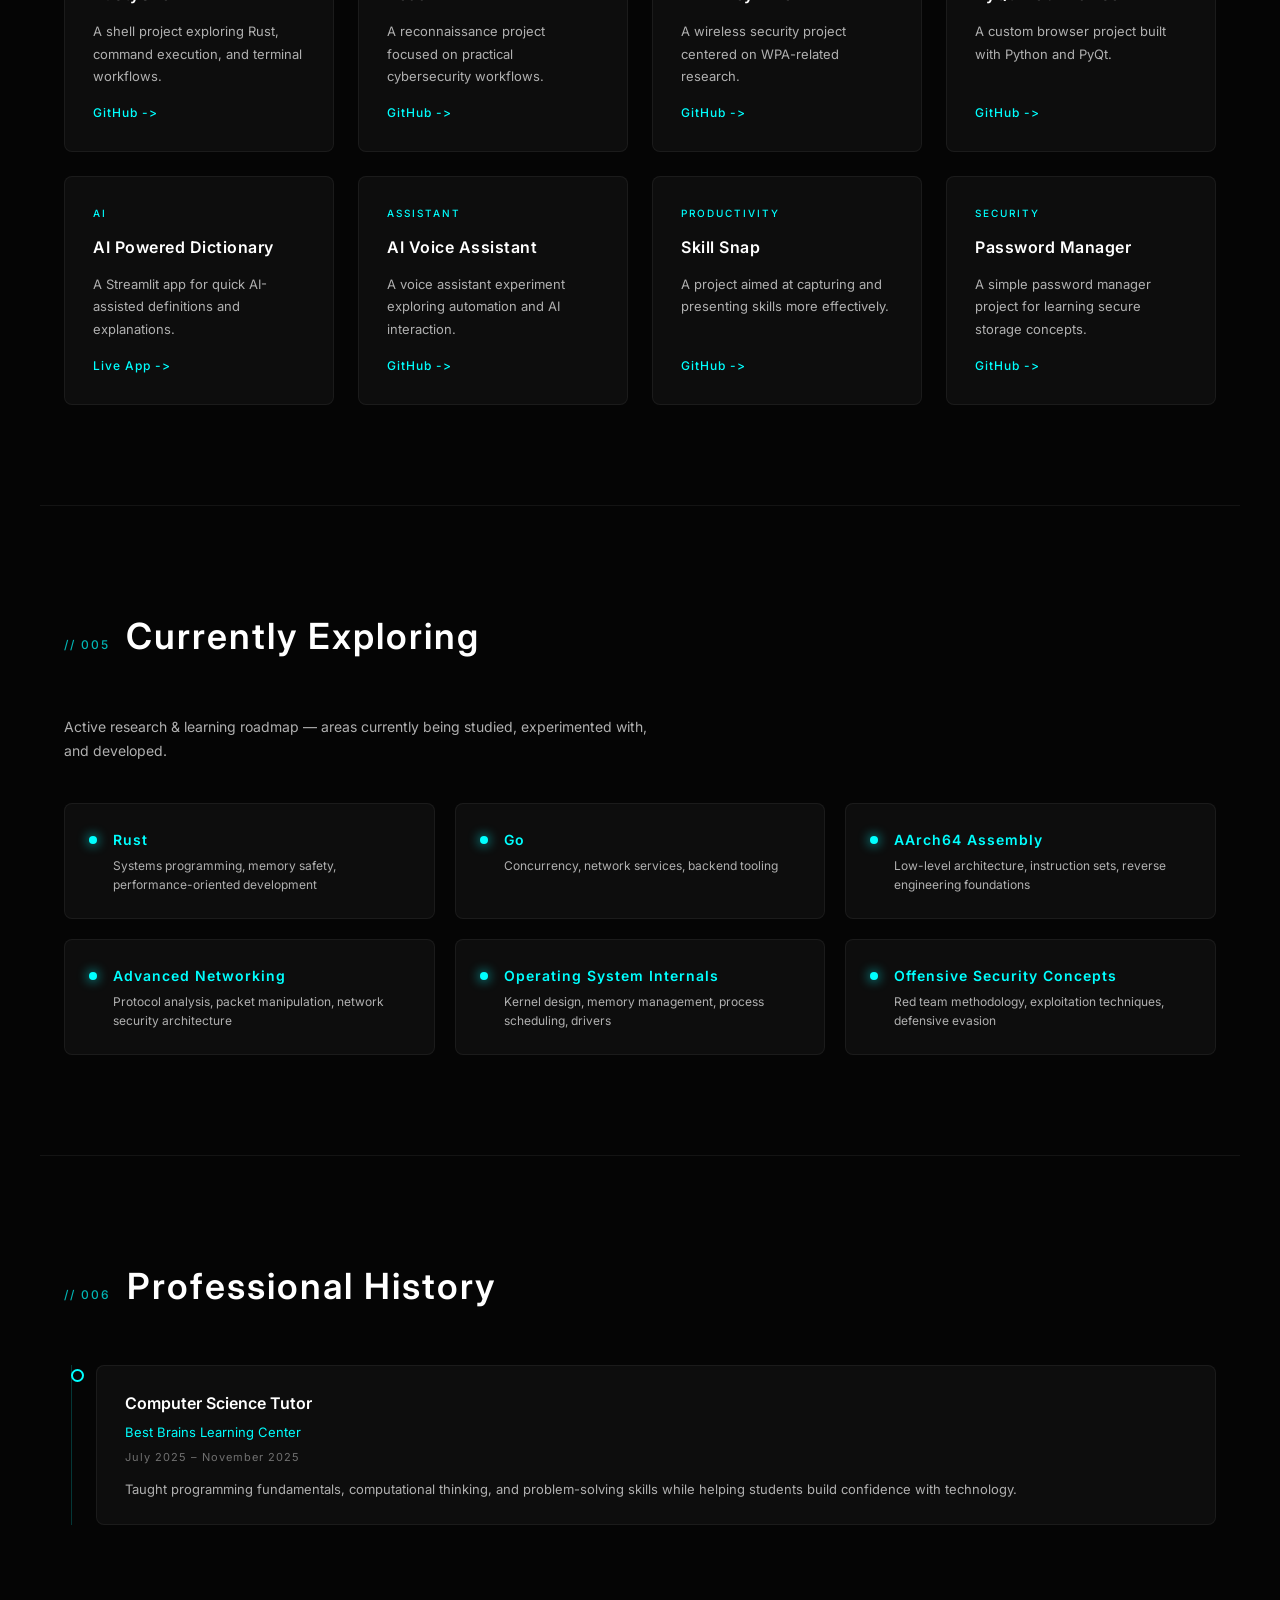
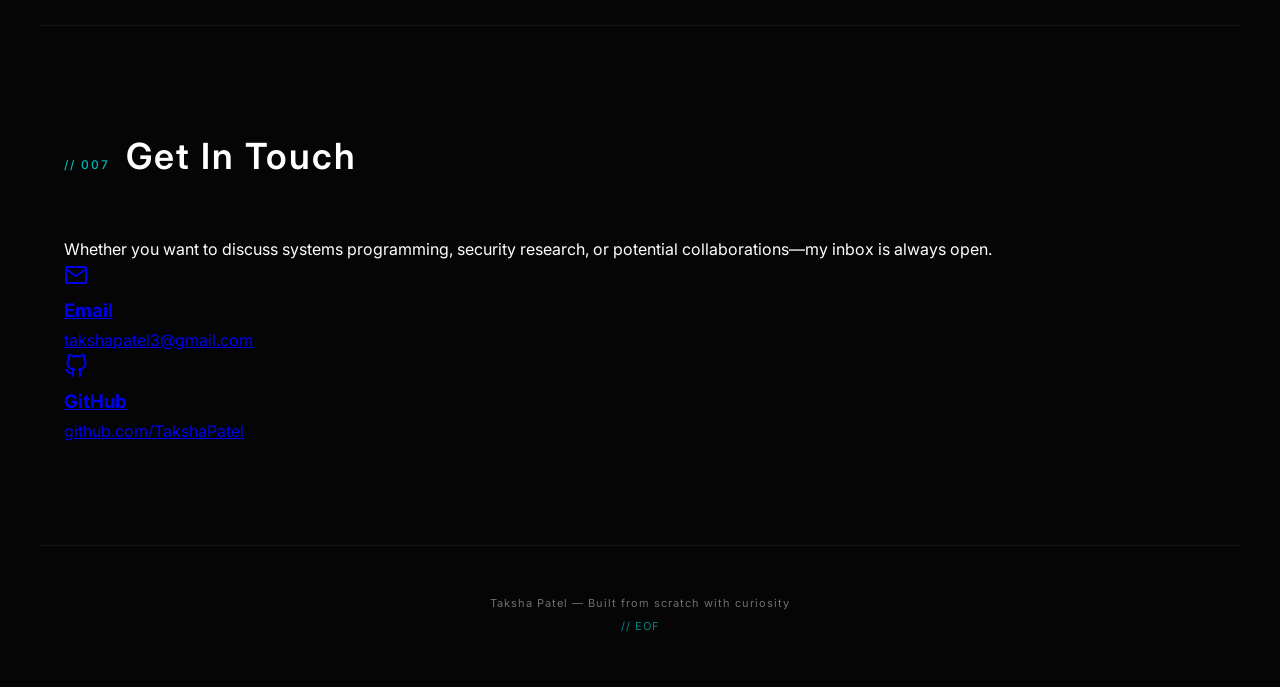
==== commit a3ae45be: "Enhance programming skills section with details Updated skill tags with detailed descriptions for ea" ====
--- a/index.html
+++ b/index.html
@@ -87,15 +87,17 @@
       <div class="skill-category">
         <h3 class="skill-cat-title">Programming</h3>
         <div class="skill-tags">
-          <span class="skill-tag">Python</span>
-          <span class="skill-tag">C++</span>
-          <span class="skill-tag">C</span>
-          <span class="skill-tag">JavaScript</span>
-          <span class="skill-tag">HTML</span>
-          <span class="skill-tag">CSS</span>
-          <span class="skill-tag">SwiftUI</span>
-          <span class="skill-tag">Kotlin</span>
-        </div>
+    <span class="skill-tag">Python (Automation, Desktop Applications, Security Tooling)</span>
+    <span class="skill-tag">C/C++ (Graphics Programming, Systems Development)</span>
+    <span class="skill-tag">Go (Networking, Backend Services)</span>
+    <span class="skill-tag">JavaScript (Web Applications, Frontend Development)</span>
+    <span class="skill-tag">HTML/CSS (Responsive Web Design)</span>
+    <span class="skill-tag">Java (Desktop Development)</span>
+    <span class="skill-tag">Rust (Systems Programming</span>
+    <span class="skill-tag">Bash (Linux Automation, System Administration)</span>
+    <span class="skill-tag">C# (Application Development)</span>
+    <span class="skill-tag">Swift / SwiftUI (Native Apple Development)</span>
+</div>
       </div>
       <div class="skill-category">
         <h3 class="skill-cat-title">Cybersecurity</h3>
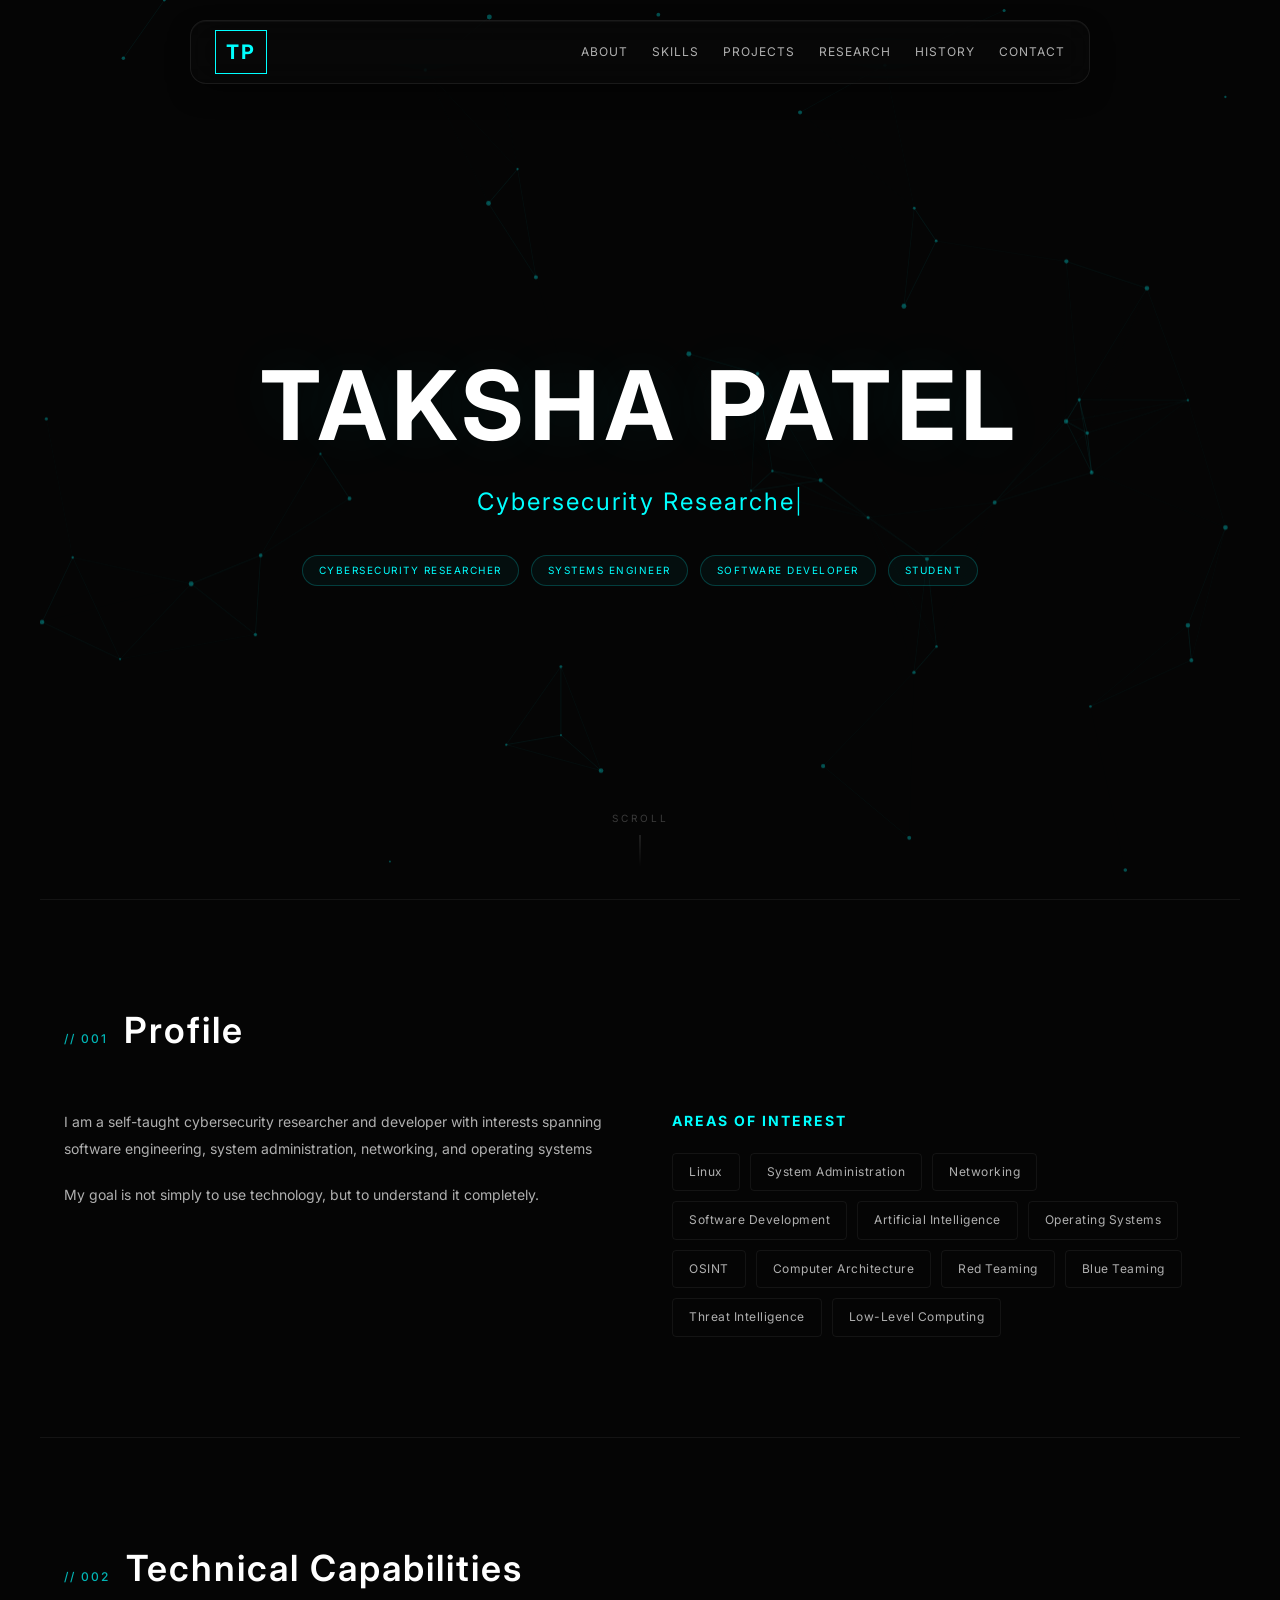
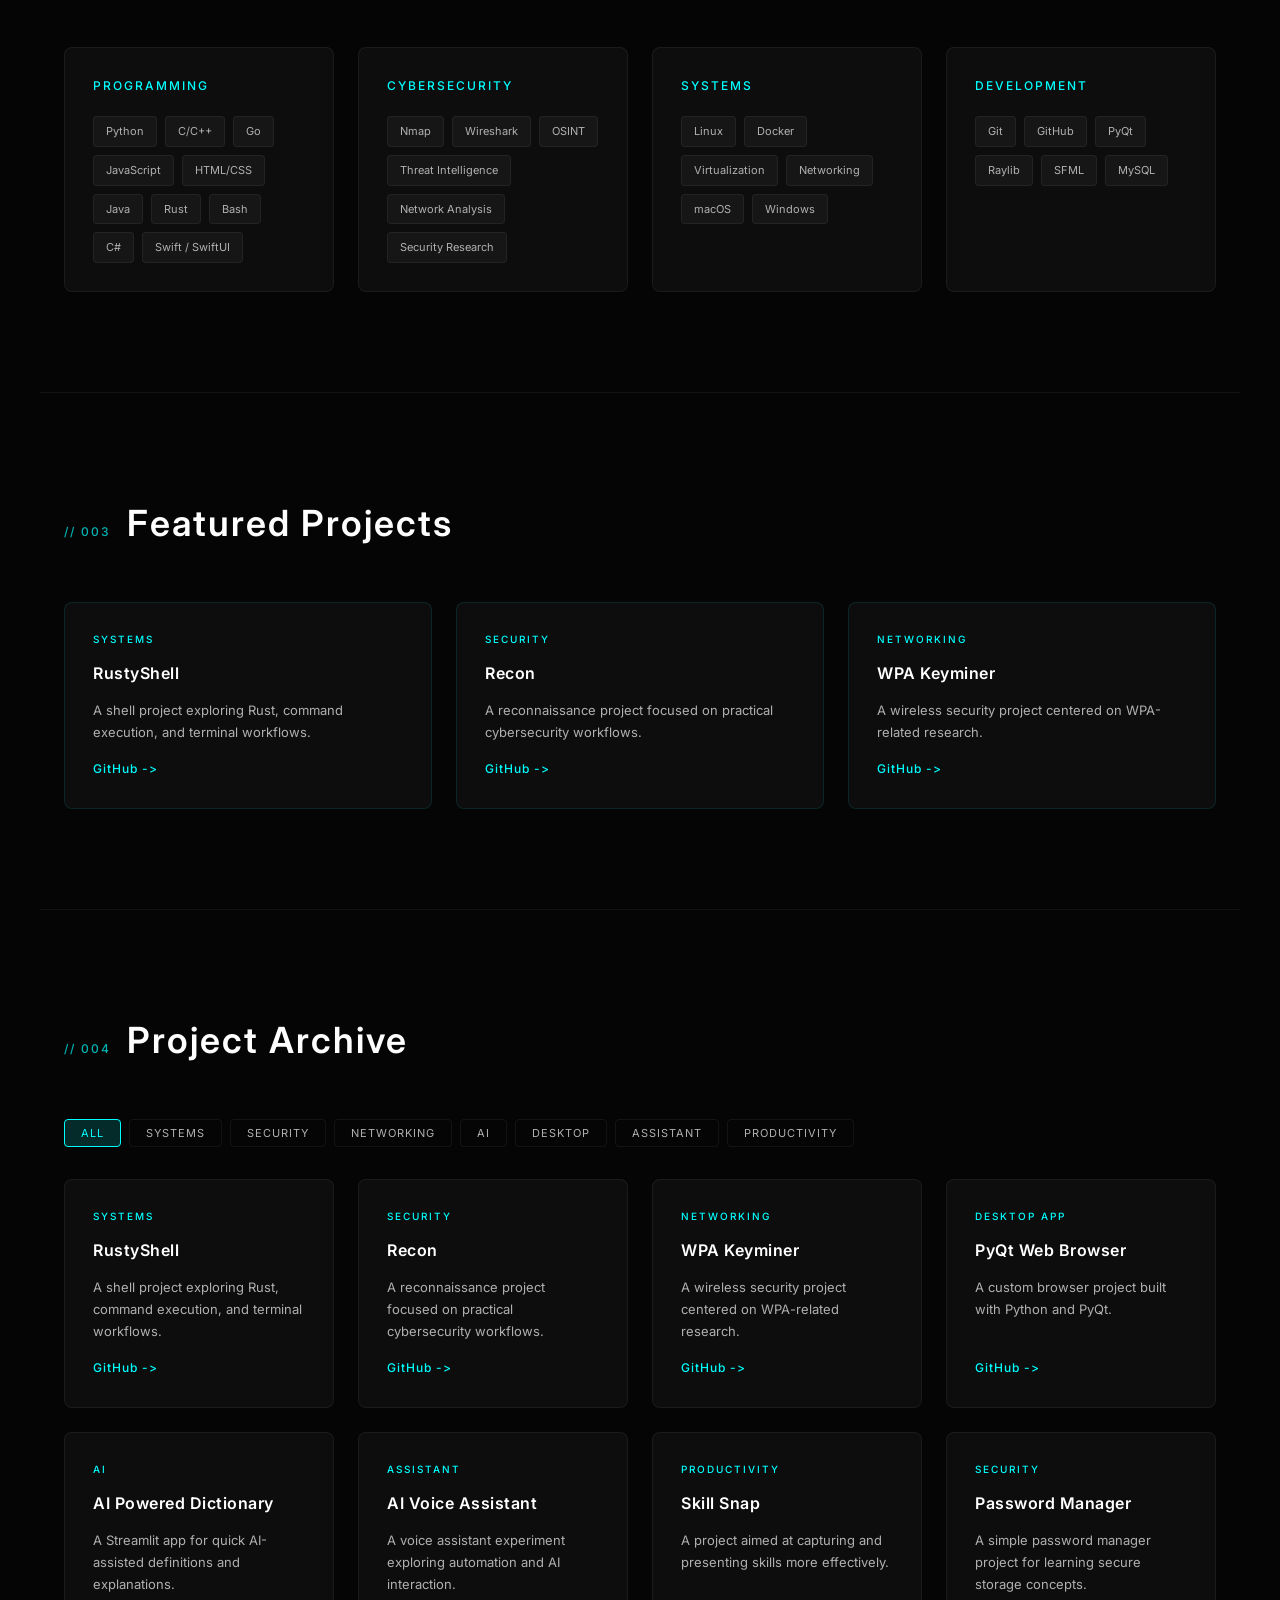
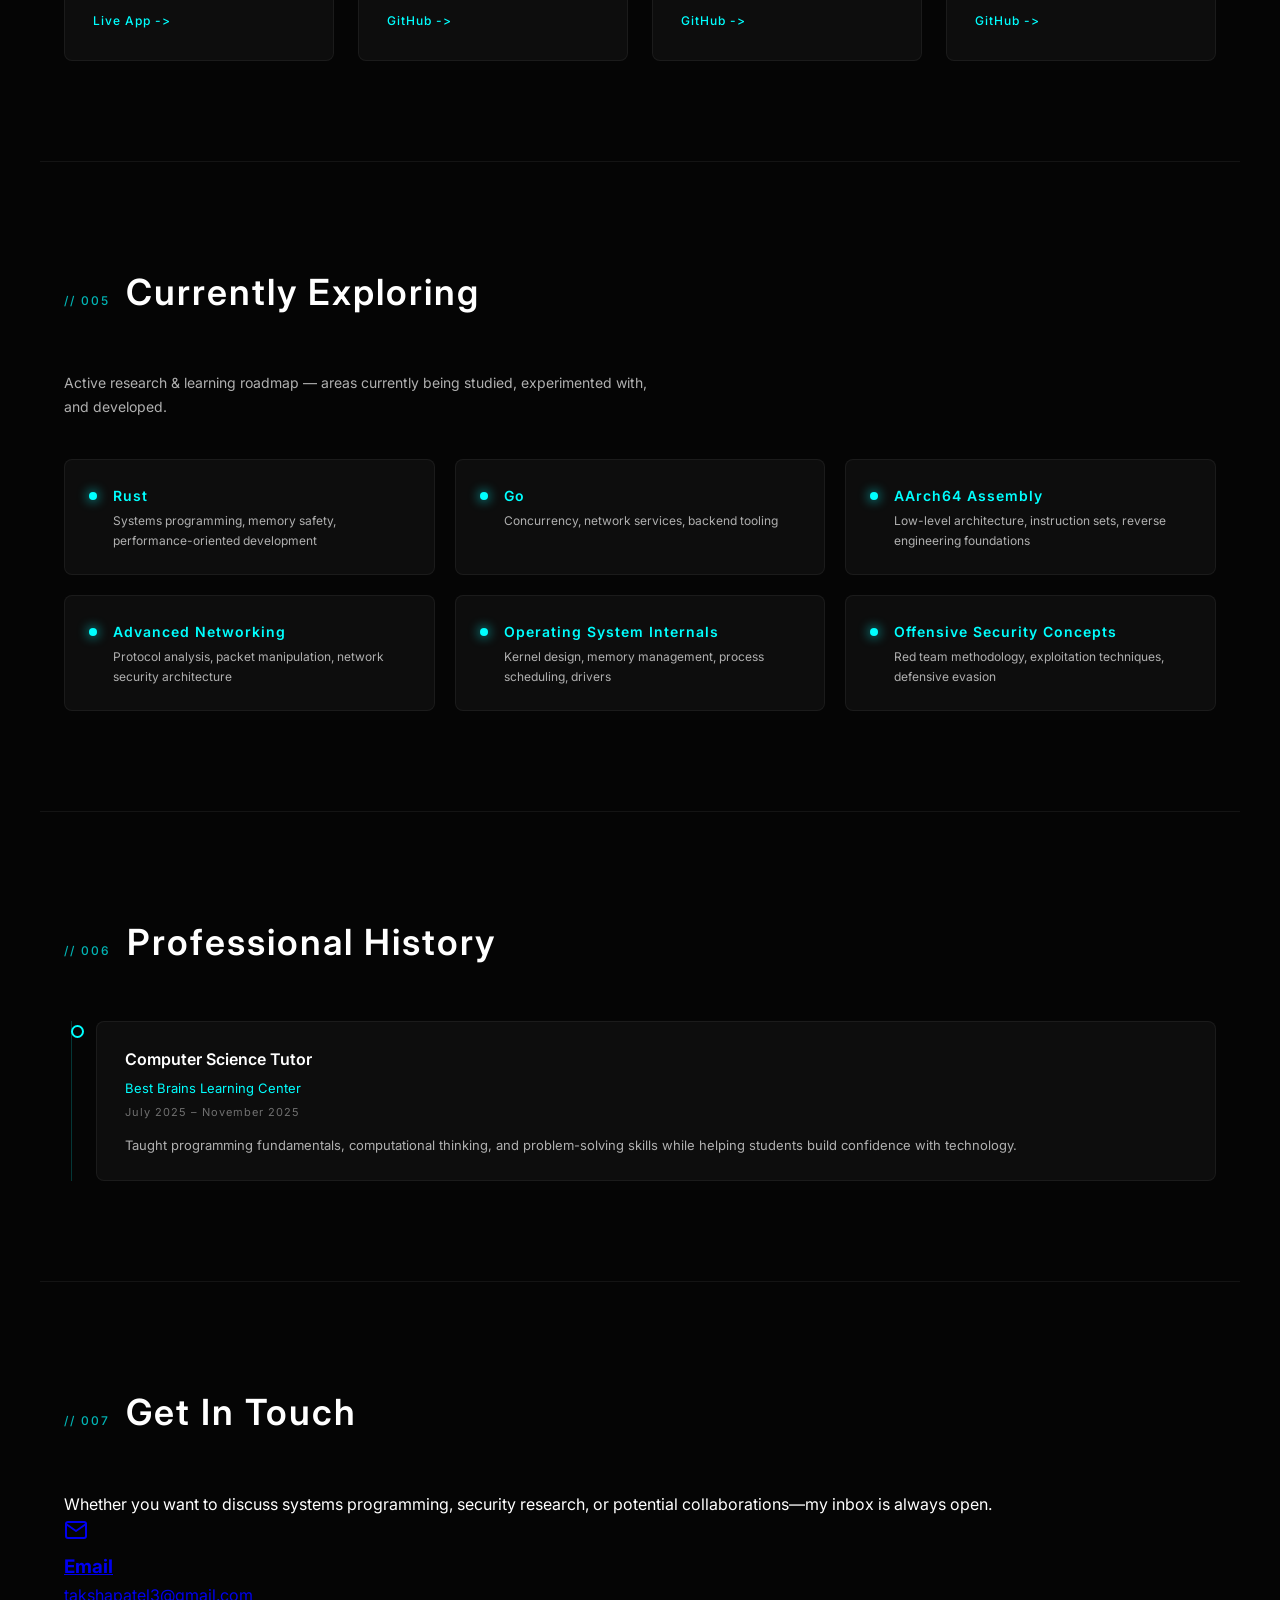
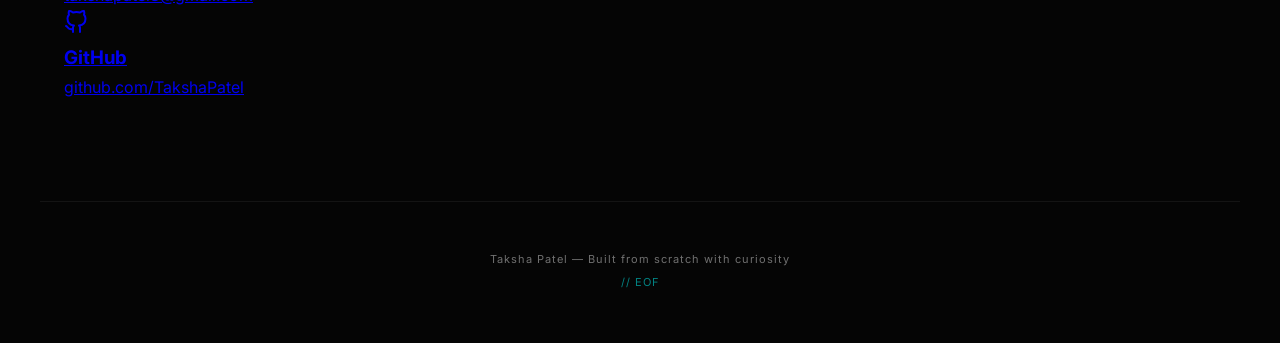
==== commit 44b3bd79: "Simplify skill tags in index.html Updated skill tags to remove descriptions and simplify the list." ====
--- a/index.html
+++ b/index.html
@@ -87,16 +87,16 @@
       <div class="skill-category">
         <h3 class="skill-cat-title">Programming</h3>
         <div class="skill-tags">
-    <span class="skill-tag">Python (Automation, Desktop Applications, Security Tooling)</span>
-    <span class="skill-tag">C/C++ (Graphics Programming, Systems Development)</span>
-    <span class="skill-tag">Go (Networking, Backend Services)</span>
-    <span class="skill-tag">JavaScript (Web Applications, Frontend Development)</span>
-    <span class="skill-tag">HTML/CSS (Responsive Web Design)</span>
-    <span class="skill-tag">Java (Desktop Development)</span>
-    <span class="skill-tag">Rust (Systems Programming</span>
-    <span class="skill-tag">Bash (Linux Automation, System Administration)</span>
-    <span class="skill-tag">C# (Application Development)</span>
-    <span class="skill-tag">Swift / SwiftUI (Native Apple Development)</span>
+    <span class="skill-tag">Python</span>
+    <span class="skill-tag">C/C++</span>
+    <span class="skill-tag">Go</span>
+    <span class="skill-tag">JavaScript</span>
+    <span class="skill-tag">HTML/CSS</span>
+    <span class="skill-tag">Java</span>
+    <span class="skill-tag">Rust</span>
+    <span class="skill-tag">Bash</span>
+    <span class="skill-tag">C#</span>
+    <span class="skill-tag">Swift / SwiftUI</span>
 </div>
       </div>
       <div class="skill-category">
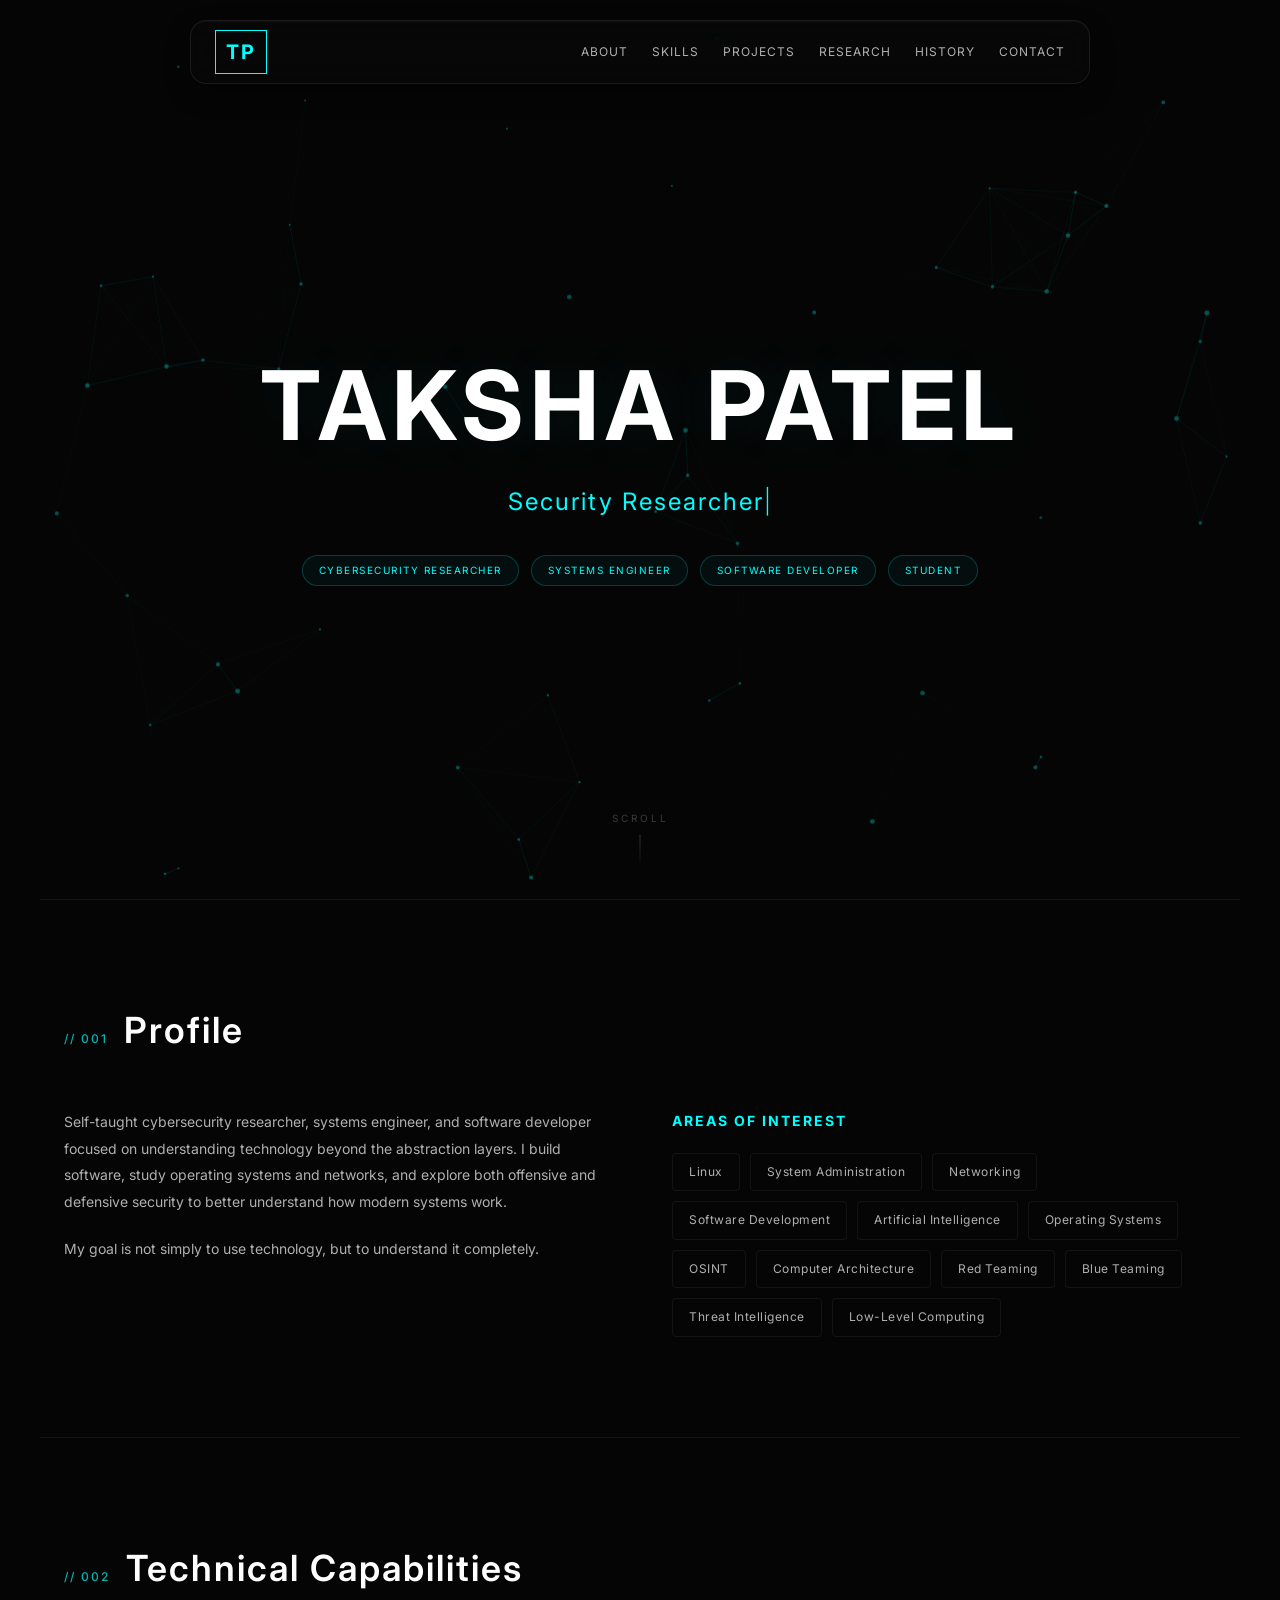
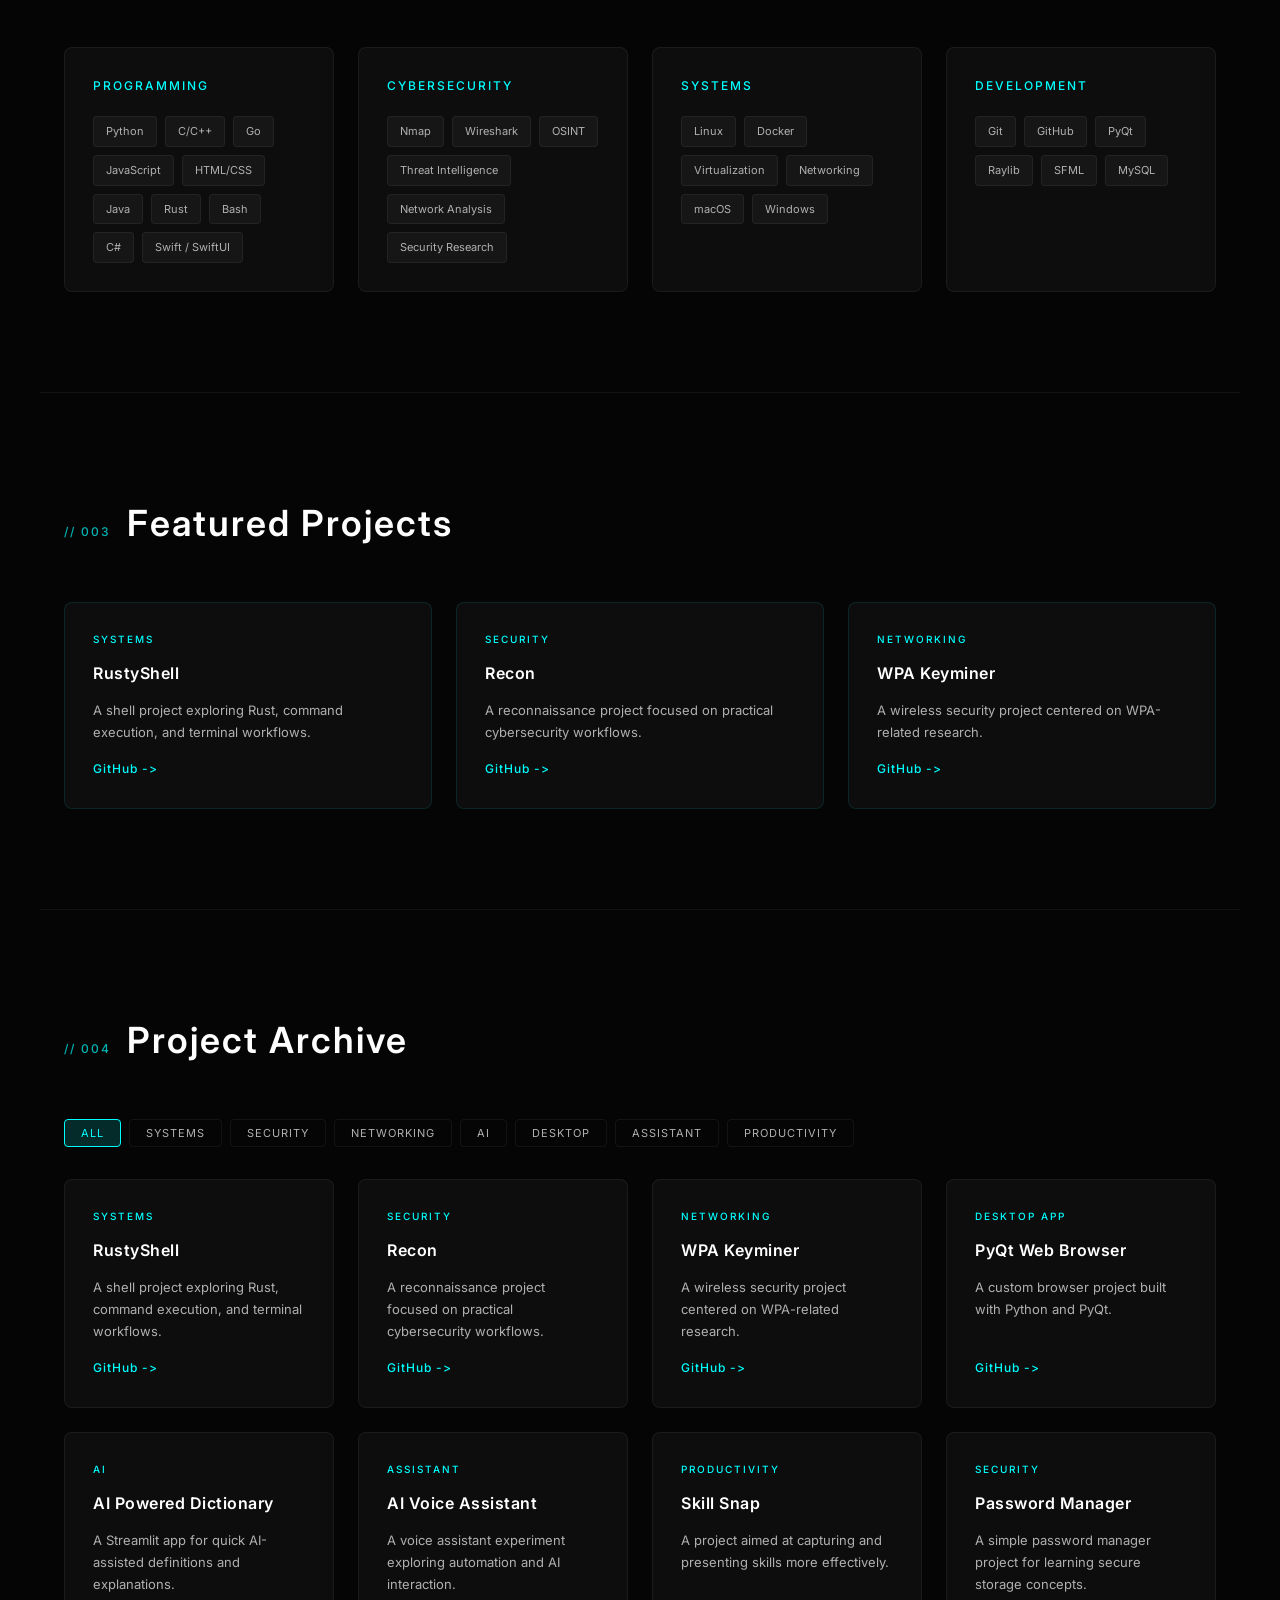
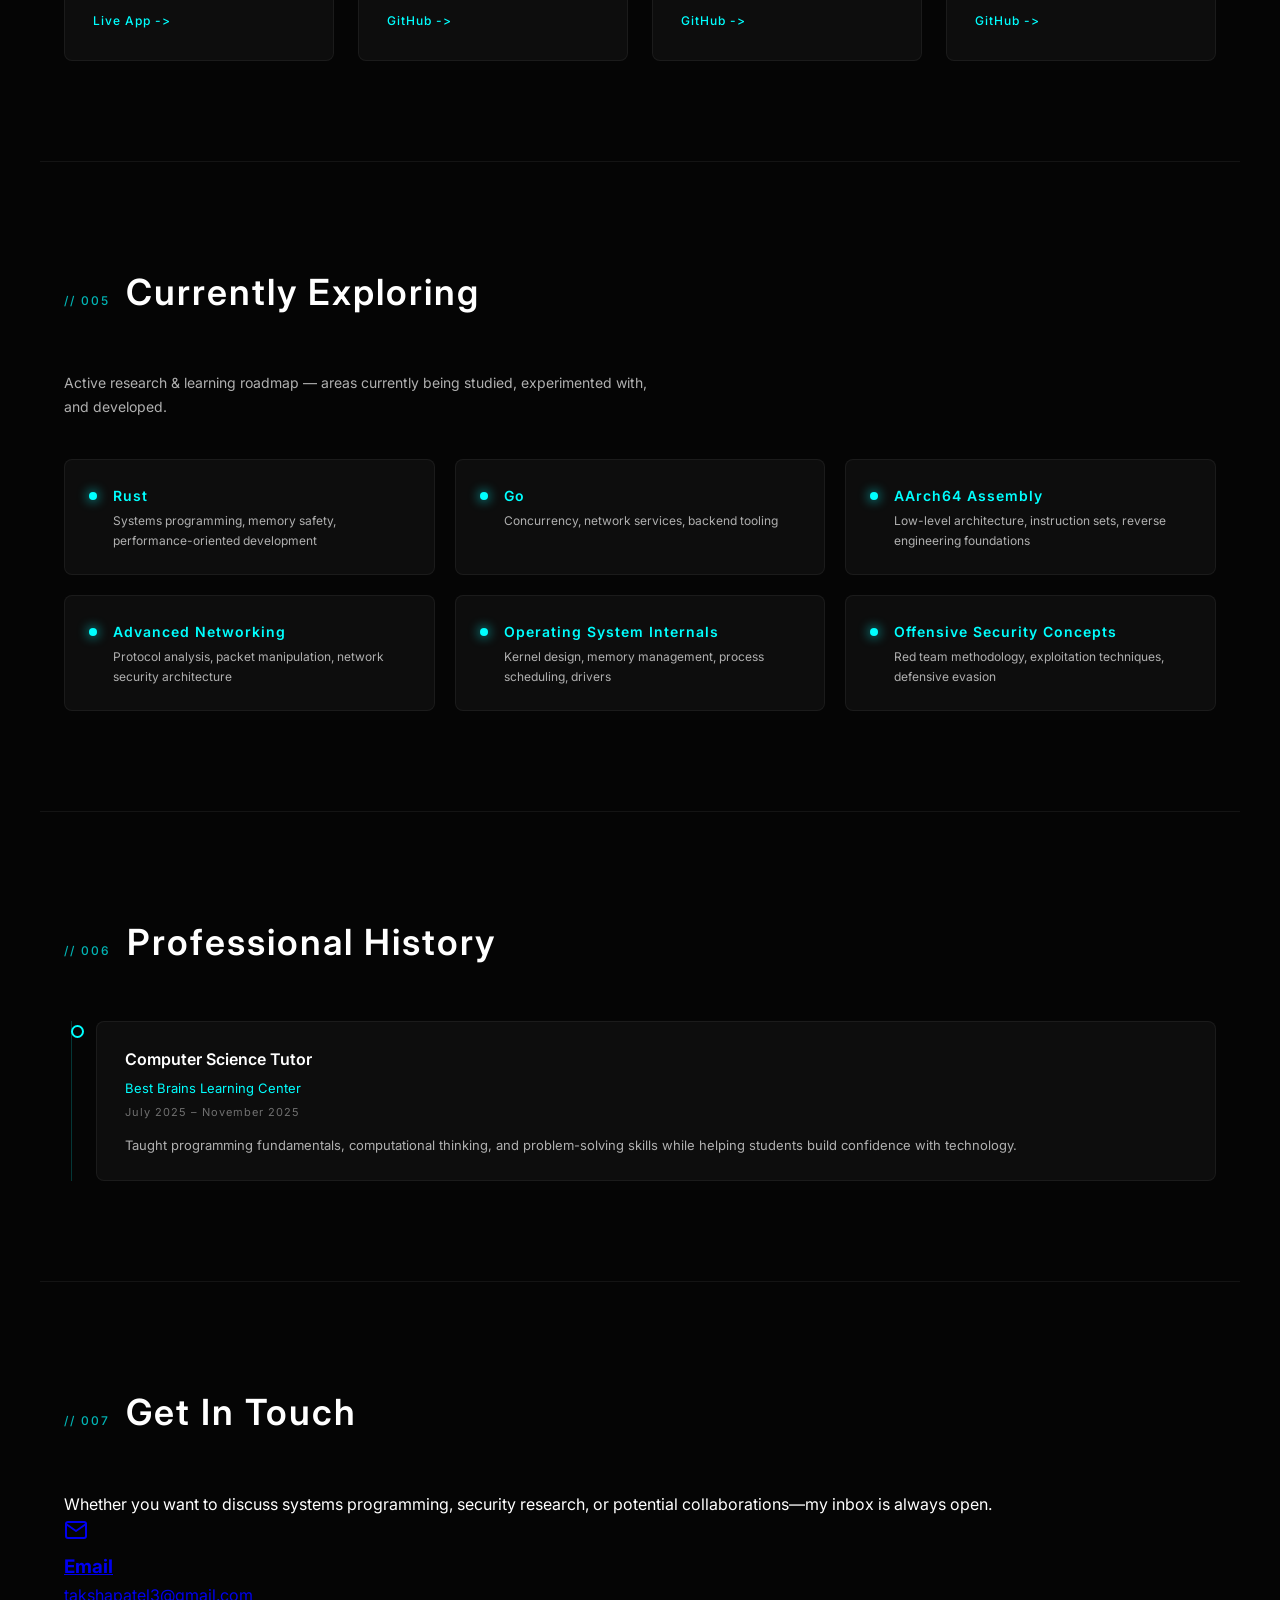
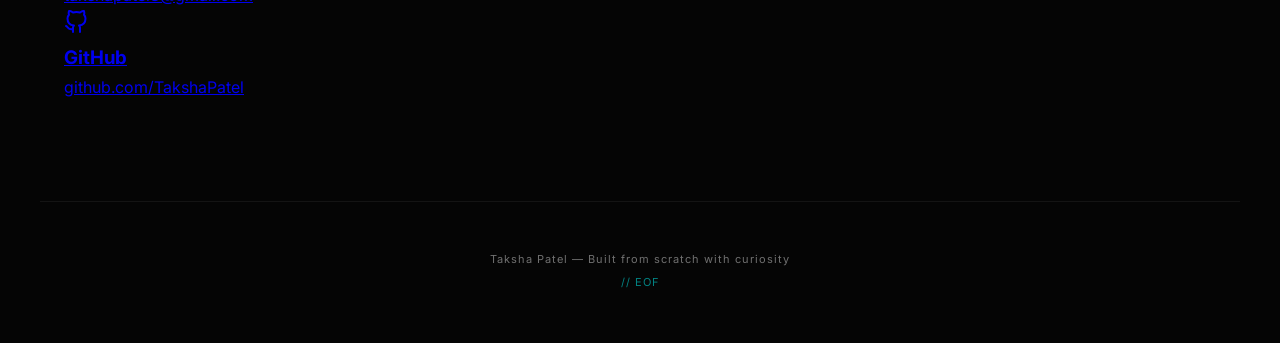
==== commit 30956558: "Revise personal description in index.html" ====
--- a/index.html
+++ b/index.html
@@ -55,7 +55,7 @@
     </div>
     <div class="about-grid">
       <div class="about-text">
-        <p>I am a self-taught cybersecurity researcher and developer with interests spanning software engineering, system administration, networking, and operating systems</p>
+        <p>Self-taught cybersecurity researcher, systems engineer, and software developer focused on understanding technology beyond the abstraction layers. I build software, study operating systems and networks, and explore both offensive and defensive security to better understand how modern systems work.</p>
         <p>My goal is not simply to use technology, but to understand it completely.</p>
       </div>
       <div class="about-interests">
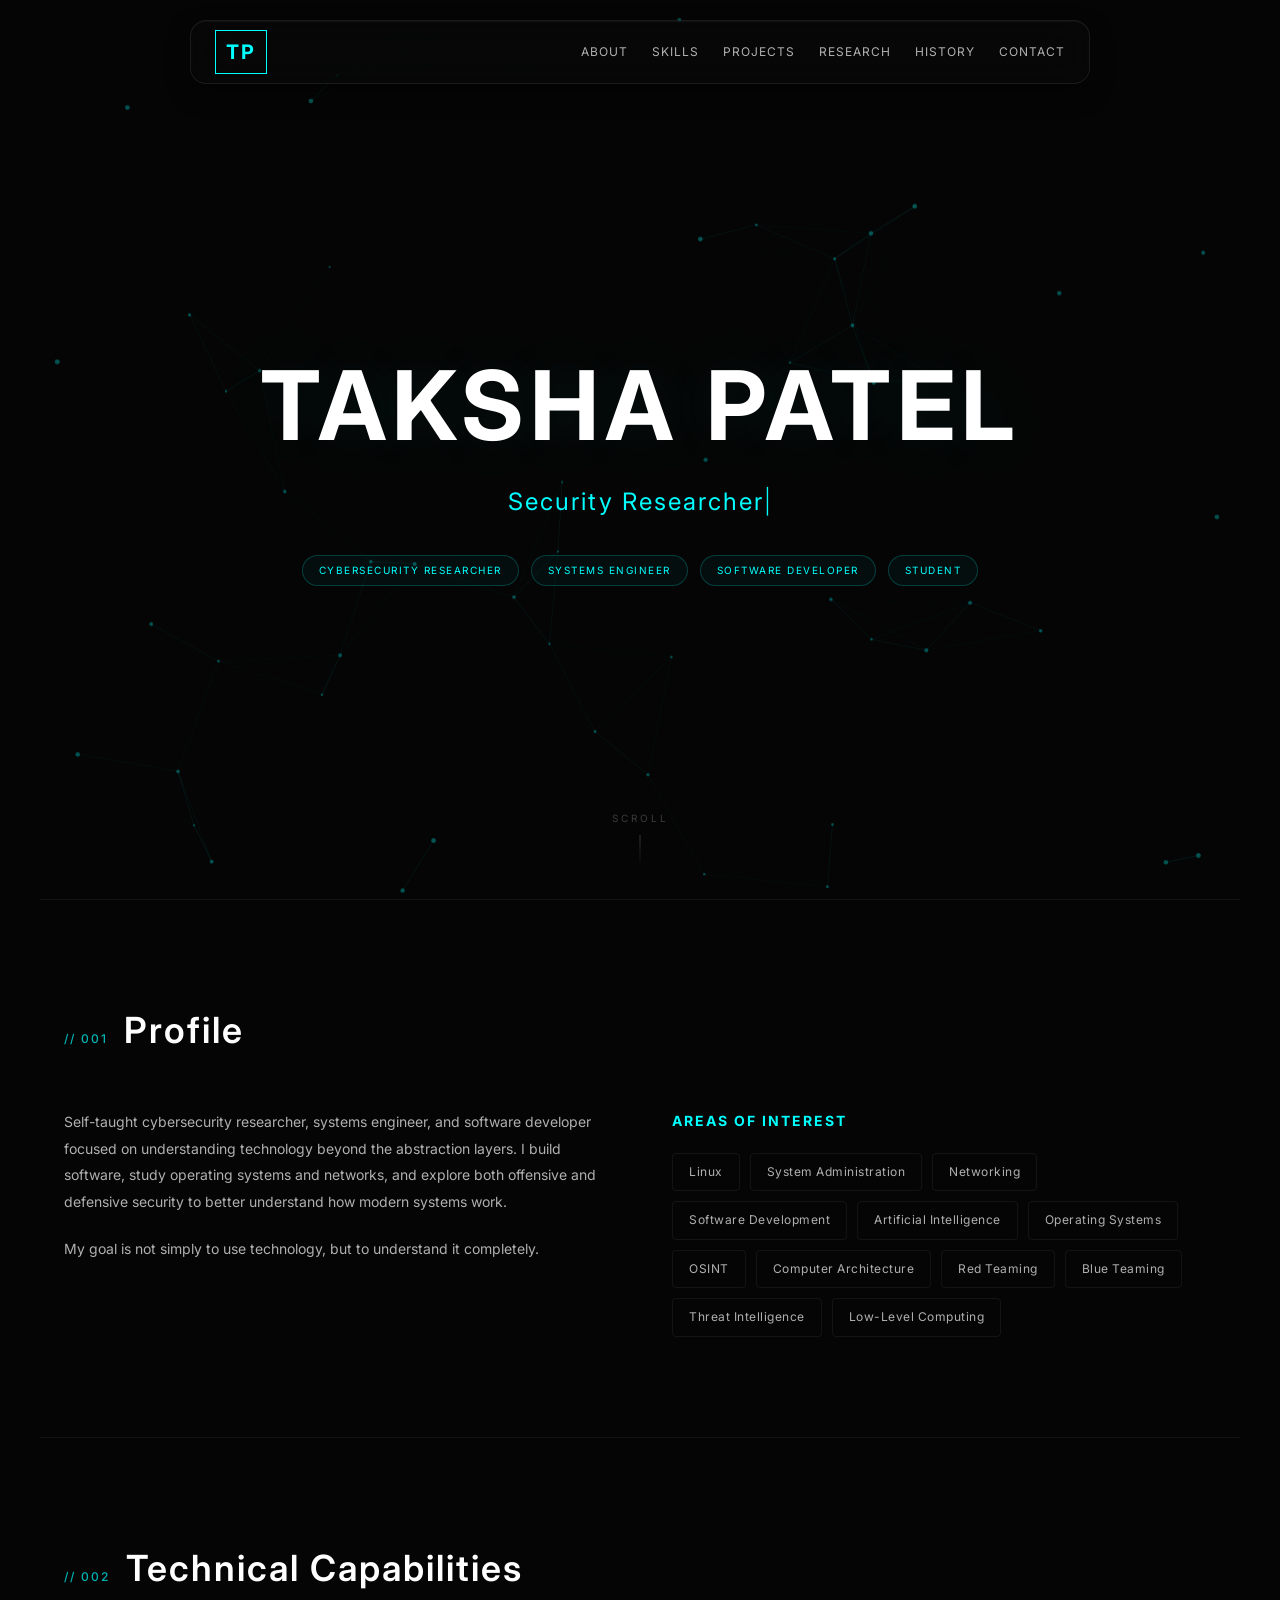
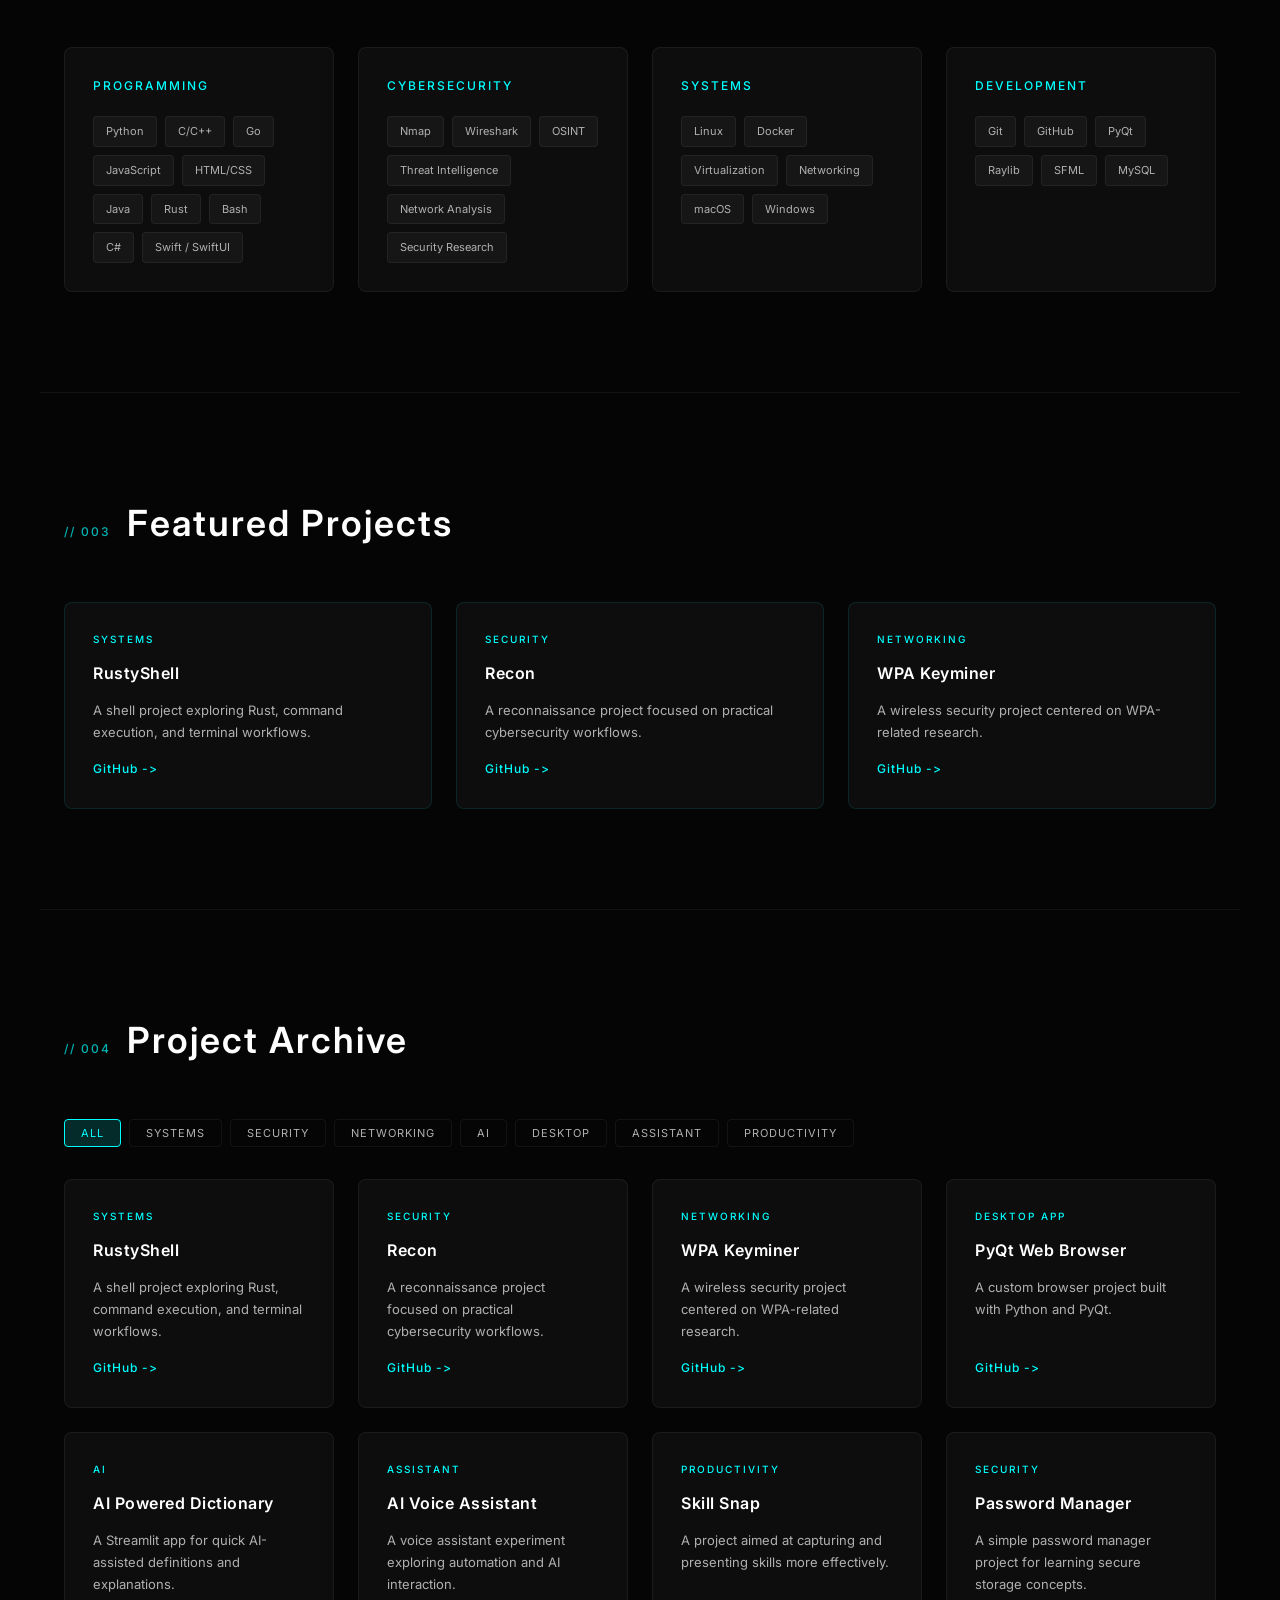
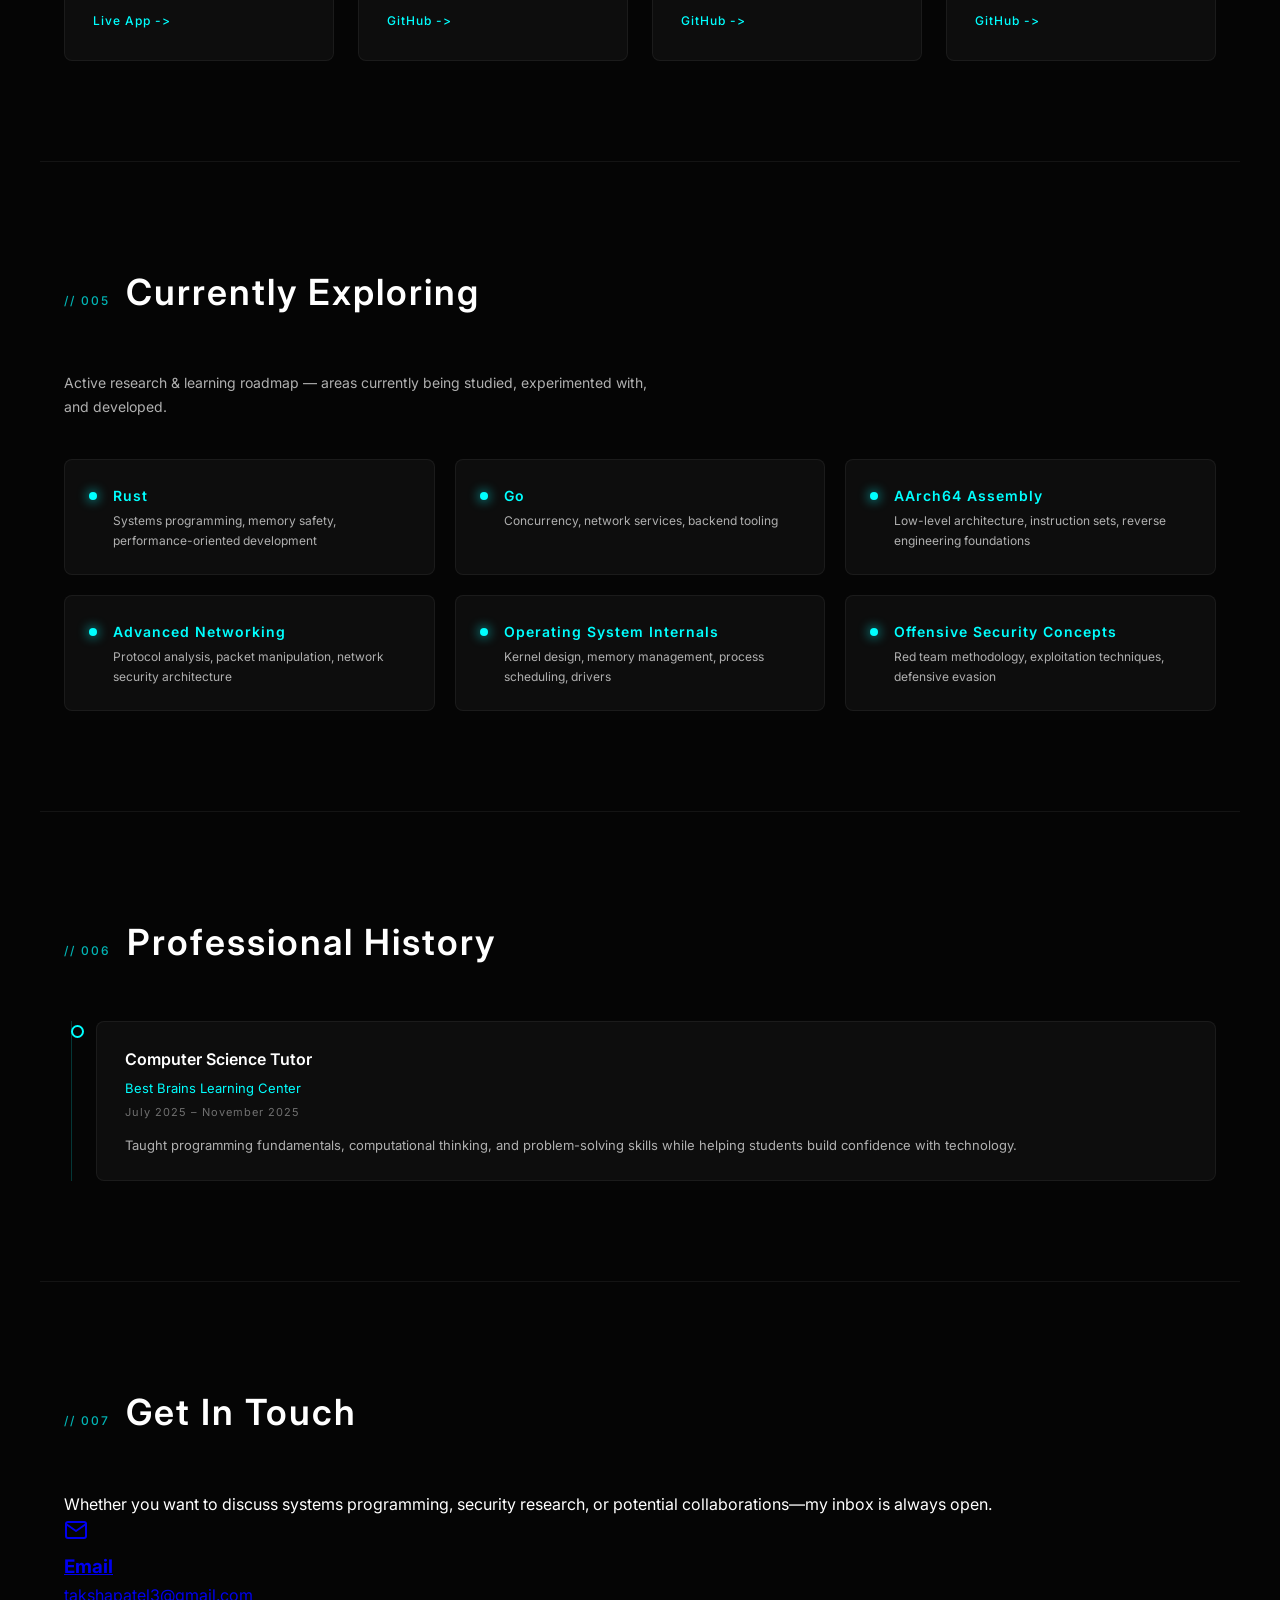
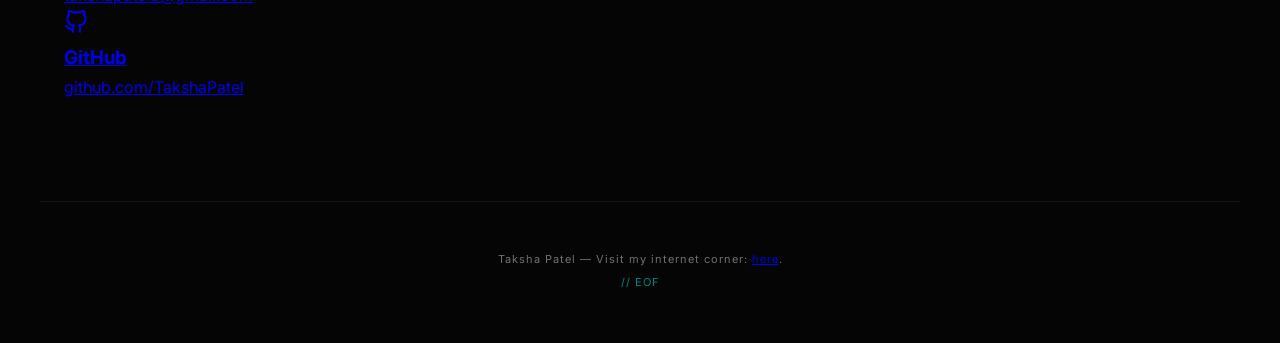
==== commit 0e3739c3: "Update footer text with new link" ====
--- a/index.html
+++ b/index.html
@@ -267,7 +267,7 @@
   </section>
   <footer>
     <div class="footer-inner">
-      <p>Taksha Patel &mdash; Built from scratch with curiosity</p>
+      <p>Taksha Patel &mdash; Visit my internet corner: <a href="https://takshapatel.github.io/blog/">here</a>.</p>
       <p class="footer-sig">// EOF</p>
     </div>
   </footer>
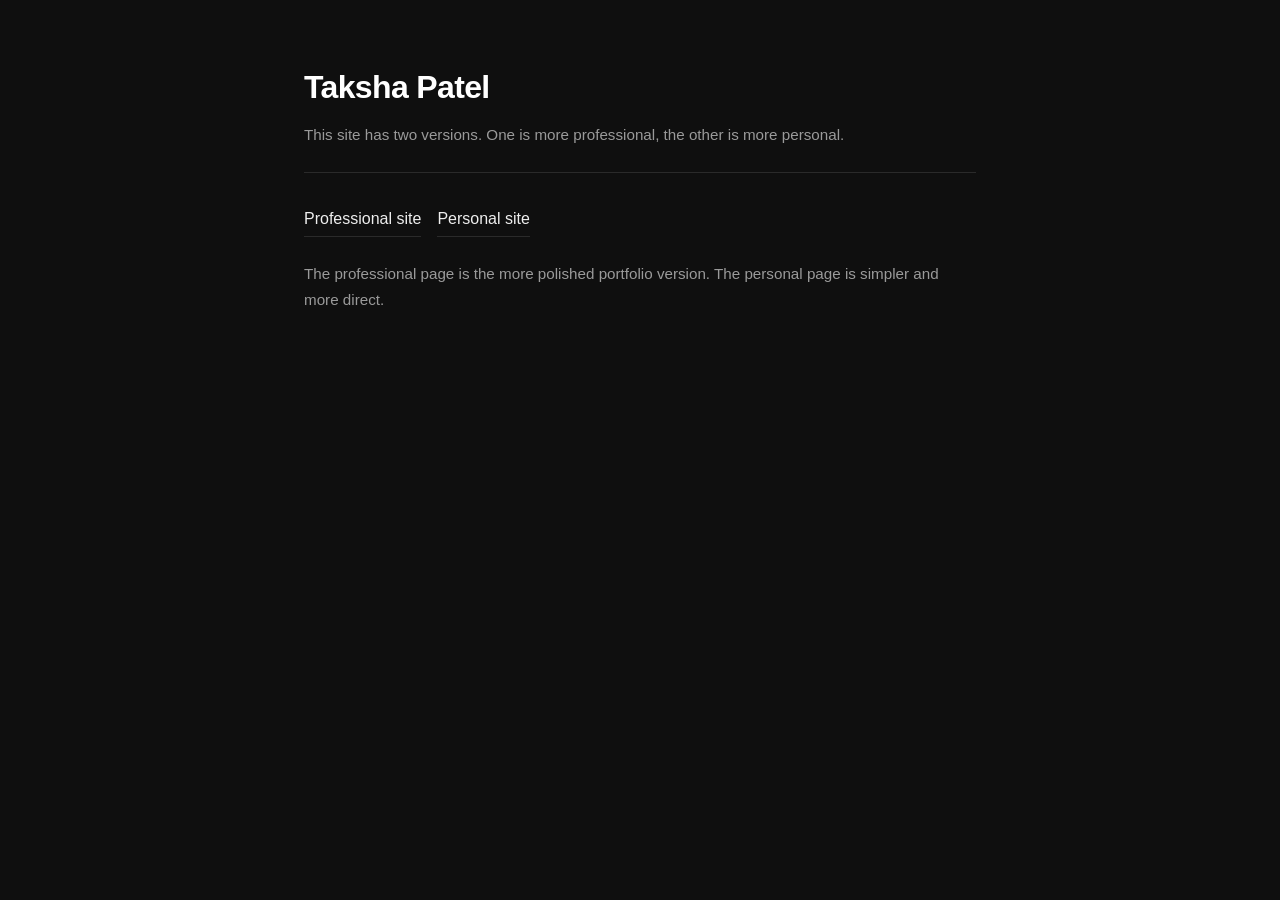
==== commit 335c8144: "Refine personal and professional site navigation" ====
--- a/index.html
+++ b/index.html
@@ -1,277 +1,97 @@
 <!DOCTYPE html>
 <html lang="en">
 <head>
-  <meta charset="UTF-8">
-  <meta name="viewport" content="width=device-width, initial-scale=1.0">
-  <meta name="description" content="Taksha Patel — Cybersecurity Researcher, Systems Engineer, Software Developer">
+  <meta charset="UTF-8" />
+  <meta name="viewport" content="width=device-width, initial-scale=1.0" />
   <title>Taksha Patel</title>
-  <link rel="preconnect" href="https://fonts.googleapis.com">
-  <link rel="preconnect" href="https://fonts.gstatic.com" crossorigin>
-  <link href="https://fonts.googleapis.com/css2?family=Inter:wght@300;400;500;600;700&display=swap" rel="stylesheet">
-  <link href="https://fonts.googleapis.com/css2?family=Source+Code+Pro:wght@400;500;600&display=swap" rel="stylesheet">
-  <link rel="stylesheet" href="style.css">
+  <style>
+    :root {
+      --bg: #0f0f0f;
+      --surface: #181818;
+      --text: #eeeeee;
+      --muted: #9a9a9a;
+      --accent: #ffffff;
+      --border: #2a2a2a;
+    }
+
+    * {
+      box-sizing: border-box;
+      margin: 0;
+      padding: 0;
+    }
+
+    body {
+      background: var(--bg);
+      color: var(--text);
+      font-family: -apple-system, BlinkMacSystemFont, "Segoe UI", Helvetica, Arial, sans-serif;
+      font-size: 16px;
+      line-height: 1.7;
+    }
+
+    .container {
+      max-width: 720px;
+      margin: 0 auto;
+      padding: 60px 24px 80px;
+    }
+
+    header {
+      margin-bottom: 32px;
+      border-bottom: 1px solid var(--border);
+      padding-bottom: 24px;
+    }
+
+    header h1 {
+      font-size: 2rem;
+      font-weight: 700;
+      letter-spacing: -0.02em;
+      color: var(--accent);
+    }
+
+    header p {
+      margin-top: 8px;
+      color: var(--muted);
+      font-size: 0.95rem;
+    }
+
+    .choices {
+      display: flex;
+      flex-wrap: wrap;
+      gap: 16px;
+      margin-top: 20px;
+    }
+
+    .choices a {
+      color: var(--text);
+      text-decoration: none;
+      border-bottom: 1px solid var(--border);
+      padding-bottom: 4px;
+    }
+
+    .choices a:hover {
+      color: var(--accent);
+      border-color: var(--accent);
+    }
+
+    .note {
+      margin-top: 24px;
+      color: var(--muted);
+      font-size: 0.95rem;
+    }
+  </style>
 </head>
 <body>
+  <div class="container">
+    <header>
+      <h1>Taksha Patel</h1>
+      <p>This site has two versions. One is more professional, the other is more personal.</p>
+    </header>
 
-  <nav>
-    <div class="nav-inner">
-      <a href="#hero" class="nav-logo">TP</a>
-      <div class="nav-links">
-        <a href="#about">About</a>
-        <a href="#skills">Skills</a>
-        <a href="#projects">Projects</a>
-        <a href="#exploring">Research</a>
-        <a href="#experience">History</a>
-        <a href="#contact">Contact</a>
-      </div>
-      <button class="nav-toggle" aria-label="Menu">&#9776;</button>
+    <div class="choices">
+      <a href="professional.html">Professional site</a>
+      <a href="personal.html">Personal site</a>
     </div>
-  </nav>
 
-  <section id="hero">
-    <canvas id="network-canvas"></canvas>
-    <div class="hero-content">
-      <h1 class="hero-name">TAKSHA PATEL</h1>
-      <div class="hero-subtitle">
-        <span class="hero-typing"></span><span class="cursor-blink">|</span>
-      </div>
-      <div class="hero-badges">
-        <span class="badge">Cybersecurity Researcher</span>
-        <span class="badge">Systems Engineer</span>
-        <span class="badge">Software Developer</span>
-        <span class="badge">Student</span>
-      </div>
-    </div>
-    <div class="scroll-indicator">
-      <span>SCROLL</span>
-      <div class="scroll-line"></div>
-    </div>
-  </section>
-
-  <section id="about">
-    <div class="section-header">
-      <span class="section-tag">// 001</span>
-      <h2>Profile</h2>
-    </div>
-    <div class="about-grid">
-      <div class="about-text">
-        <p>Self-taught cybersecurity researcher, systems engineer, and software developer focused on understanding technology beyond the abstraction layers. I build software, study operating systems and networks, and explore both offensive and defensive security to better understand how modern systems work.</p>
-        <p>My goal is not simply to use technology, but to understand it completely.</p>
-      </div>
-      <div class="about-interests">
-        <h3>Areas of Interest</h3>
-        <div class="interests-grid">
-          <span class="interest-item">Linux</span>
-          <span class="interest-item">System Administration</span>
-          <span class="interest-item">Networking</span>
-          <span class="interest-item">Software Development</span>
-          <span class="interest-item">Artificial Intelligence</span>
-          <span class="interest-item">Operating Systems</span>
-          <span class="interest-item">OSINT</span>
-          <span class="interest-item">Computer Architecture</span>
-          <span class="interest-item">Red Teaming</span>
-          <span class="interest-item">Blue Teaming</span>
-          <span class="interest-item">Threat Intelligence</span>
-          <span class="interest-item">Low-Level Computing</span>
-        </div>
-      </div>
-    </div>
-  </section>
-
-  <section id="skills">
-    <div class="section-header">
-      <span class="section-tag">// 002</span>
-      <h2>Technical Capabilities</h2>
-    </div>
-    <div class="skills-grid">
-      <div class="skill-category">
-        <h3 class="skill-cat-title">Programming</h3>
-        <div class="skill-tags">
-    <span class="skill-tag">Python</span>
-    <span class="skill-tag">C/C++</span>
-    <span class="skill-tag">Go</span>
-    <span class="skill-tag">JavaScript</span>
-    <span class="skill-tag">HTML/CSS</span>
-    <span class="skill-tag">Java</span>
-    <span class="skill-tag">Rust</span>
-    <span class="skill-tag">Bash</span>
-    <span class="skill-tag">C#</span>
-    <span class="skill-tag">Swift / SwiftUI</span>
-</div>
-      </div>
-      <div class="skill-category">
-        <h3 class="skill-cat-title">Cybersecurity</h3>
-        <div class="skill-tags">
-          <span class="skill-tag">Nmap</span>
-          <span class="skill-tag">Wireshark</span>
-          <span class="skill-tag">OSINT</span>
-          <span class="skill-tag">Threat Intelligence</span>
-          <span class="skill-tag">Network Analysis</span>
-          <span class="skill-tag">Security Research</span>
-        </div>
-      </div>
-      <div class="skill-category">
-        <h3 class="skill-cat-title">Systems</h3>
-        <div class="skill-tags">
-          <span class="skill-tag">Linux</span>
-          <span class="skill-tag">Docker</span>
-          <span class="skill-tag">Virtualization</span>
-          <span class="skill-tag">Networking</span>
-          <span class="skill-tag">macOS</span>
-          <span class="skill-tag">Windows</span>
-        </div>
-      </div>
-      <div class="skill-category">
-        <h3 class="skill-cat-title">Development</h3>
-        <div class="skill-tags">
-          <span class="skill-tag">Git</span>
-          <span class="skill-tag">GitHub</span>
-          <span class="skill-tag">PyQt</span>
-          <span class="skill-tag">Raylib</span>
-          <span class="skill-tag">SFML</span>
-          <span class="skill-tag">MySQL</span>
-        </div>
-      </div>
-    </div>
-  </section>
-
-  <section id="featured">
-    <div class="section-header">
-      <span class="section-tag">// 003</span>
-      <h2>Featured Projects</h2>
-    </div>
-    <div class="featured-grid" id="featured-grid">
-    </div>
-  </section>
-
-  <section id="projects">
-    <div class="section-header">
-      <span class="section-tag">// 004</span>
-      <h2>Project Archive</h2>
-    </div>
-    <div class="projects-filter">
-      <button class="filter-btn active" data-filter="all">All</button>
-      <button class="filter-btn" data-filter="Systems">Systems</button>
-      <button class="filter-btn" data-filter="Security">Security</button>
-      <button class="filter-btn" data-filter="Networking">Networking</button>
-      <button class="filter-btn" data-filter="AI">AI</button>
-      <button class="filter-btn" data-filter="Desktop App">Desktop</button>
-      <button class="filter-btn" data-filter="Assistant">Assistant</button>
-      <button class="filter-btn" data-filter="Productivity">Productivity</button>
-    </div>
-    <div class="projects-grid" id="projects-grid">
-    </div>
-  </section>
-
-  <section id="exploring">
-    <div class="section-header">
-      <span class="section-tag">// 005</span>
-      <h2>Currently Exploring</h2>
-    </div>
-    <p class="exploring-intro">Active research & learning roadmap — areas currently being studied, experimented with, and developed.</p>
-    <div class="exploring-grid">
-      <div class="exploring-item">
-        <div class="exploring-icon"><span class="exploring-dot"></span></div>
-        <div class="exploring-content">
-          <h3>Rust</h3>
-          <p>Systems programming, memory safety, performance-oriented development</p>
-        </div>
-      </div>
-      <div class="exploring-item">
-        <div class="exploring-icon"><span class="exploring-dot"></span></div>
-        <div class="exploring-content">
-          <h3>Go</h3>
-          <p>Concurrency, network services, backend tooling</p>
-        </div>
-      </div>
-      <div class="exploring-item">
-        <div class="exploring-icon"><span class="exploring-dot"></span></div>
-        <div class="exploring-content">
-          <h3>AArch64 Assembly</h3>
-          <p>Low-level architecture, instruction sets, reverse engineering foundations</p>
-        </div>
-      </div>
-      <div class="exploring-item">
-        <div class="exploring-icon"><span class="exploring-dot"></span></div>
-        <div class="exploring-content">
-          <h3>Advanced Networking</h3>
-          <p>Protocol analysis, packet manipulation, network security architecture</p>
-        </div>
-      </div>
-      <div class="exploring-item">
-        <div class="exploring-icon"><span class="exploring-dot"></span></div>
-        <div class="exploring-content">
-          <h3>Operating System Internals</h3>
-          <p>Kernel design, memory management, process scheduling, drivers</p>
-        </div>
-      </div>
-      <div class="exploring-item">
-        <div class="exploring-icon"><span class="exploring-dot"></span></div>
-        <div class="exploring-content">
-          <h3>Offensive Security Concepts</h3>
-          <p>Red team methodology, exploitation techniques, defensive evasion</p>
-        </div>
-      </div>
-    </div>
-  </section>
-
-  <section id="experience">
-    <div class="section-header">
-      <span class="section-tag">// 006</span>
-      <h2>Professional History</h2>
-    </div>
-    <div class="timeline">
-      <div class="timeline-item">
-        <div class="timeline-marker"></div>
-        <div class="timeline-content">
-          <div class="timeline-role">Computer Science Tutor</div>
-          <div class="timeline-org">Best Brains Learning Center</div>
-          <div class="timeline-date">July 2025 – November 2025</div>
-          <p class="timeline-desc">Taught programming fundamentals, computational thinking, and problem-solving skills while helping students build confidence with technology.</p>
-        </div>
-      </div>
-    </div>
-  </section>
-
-<section id="contact">
-    <div class="section-header">
-      <span class="section-tag">// 007</span>
-      <h2>Get In Touch</h2>
-    </div>
-    <div class="contact-container">
-      <p class="contact-intro">
-        Whether you want to discuss systems programming, security research, or potential collaborations—my inbox is always open.
-      </p>
-      <div class="contact-links">
-        <a href="mailto:takshapatel3@gmail.com" class="contact-card" aria-label="Email Taksha Patel">
-          <div class="contact-icon">
-            <svg xmlns="http://www.w3.org/2000/svg" width="24" height="24" viewBox="0 0 24 24" fill="none" stroke="currentColor" stroke-width="2" stroke-linecap="round" stroke-linejoin="round"><path d="M4 4h16c1.1 0 2 .9 2 2v12c0 1.1-.9 2-2 2H4c-1.1 0-2-.9-2-2V6c0-1.1.9-2 2-2z"></path><polyline points="22,6 12,13 2,6"></polyline></svg>
-          </div>
-          <div class="contact-details">
-            <h3>Email</h3>
-            <p>takshapatel3@gmail.com</p>
-          </div>
-        </a>
-
-        <a href="https://github.com/TakshaPatel" target="_blank" rel="noopener noreferrer" class="contact-card" aria-label="Taksha Patel's GitHub Profile">
-          <div class="contact-icon">
-            <svg xmlns="http://www.w3.org/2000/svg" width="24" height="24" viewBox="0 0 24 24" fill="none" stroke="currentColor" stroke-width="2" stroke-linecap="round" stroke-linejoin="round"><path d="M9 19c-5 1.5-5-2.5-7-3m14 6v-3.87a3.37 3.37 0 0 0-.94-2.61c3.14-.35 6.44-1.54 6.44-7A5.44 5.44 0 0 0 20 4.77 5.07 5.07 0 0 0 19.91 1S18.73.65 16 2.48a13.38 13.38 0 0 0-7 0C6.27.65 5.09 1 5.09 1A5.07 5.07 0 0 0 5 4.77a5.44 5.44 0 0 0-1.5 3.78c0 5.42 3.3 6.61 6.44 7A3.37 3.37 0 0 0 9 18.13V22"></path></svg>
-          </div>
-          <div class="contact-details">
-            <h3>GitHub</h3>
-            <p>github.com/TakshaPatel</p>
-          </div>
-        </a>
-      </div>
-    </div>
-  </section>
-  <footer>
-    <div class="footer-inner">
-      <p>Taksha Patel &mdash; Visit my internet corner: <a href="https://takshapatel.github.io/blog/">here</a>.</p>
-      <p class="footer-sig">// EOF</p>
-    </div>
-  </footer>
-
-  <script src="script.js"></script>
+    <p class="note">The professional page is the more polished portfolio version. The personal page is simpler and more direct.</p>
+  </div>
 </body>
 </html>
